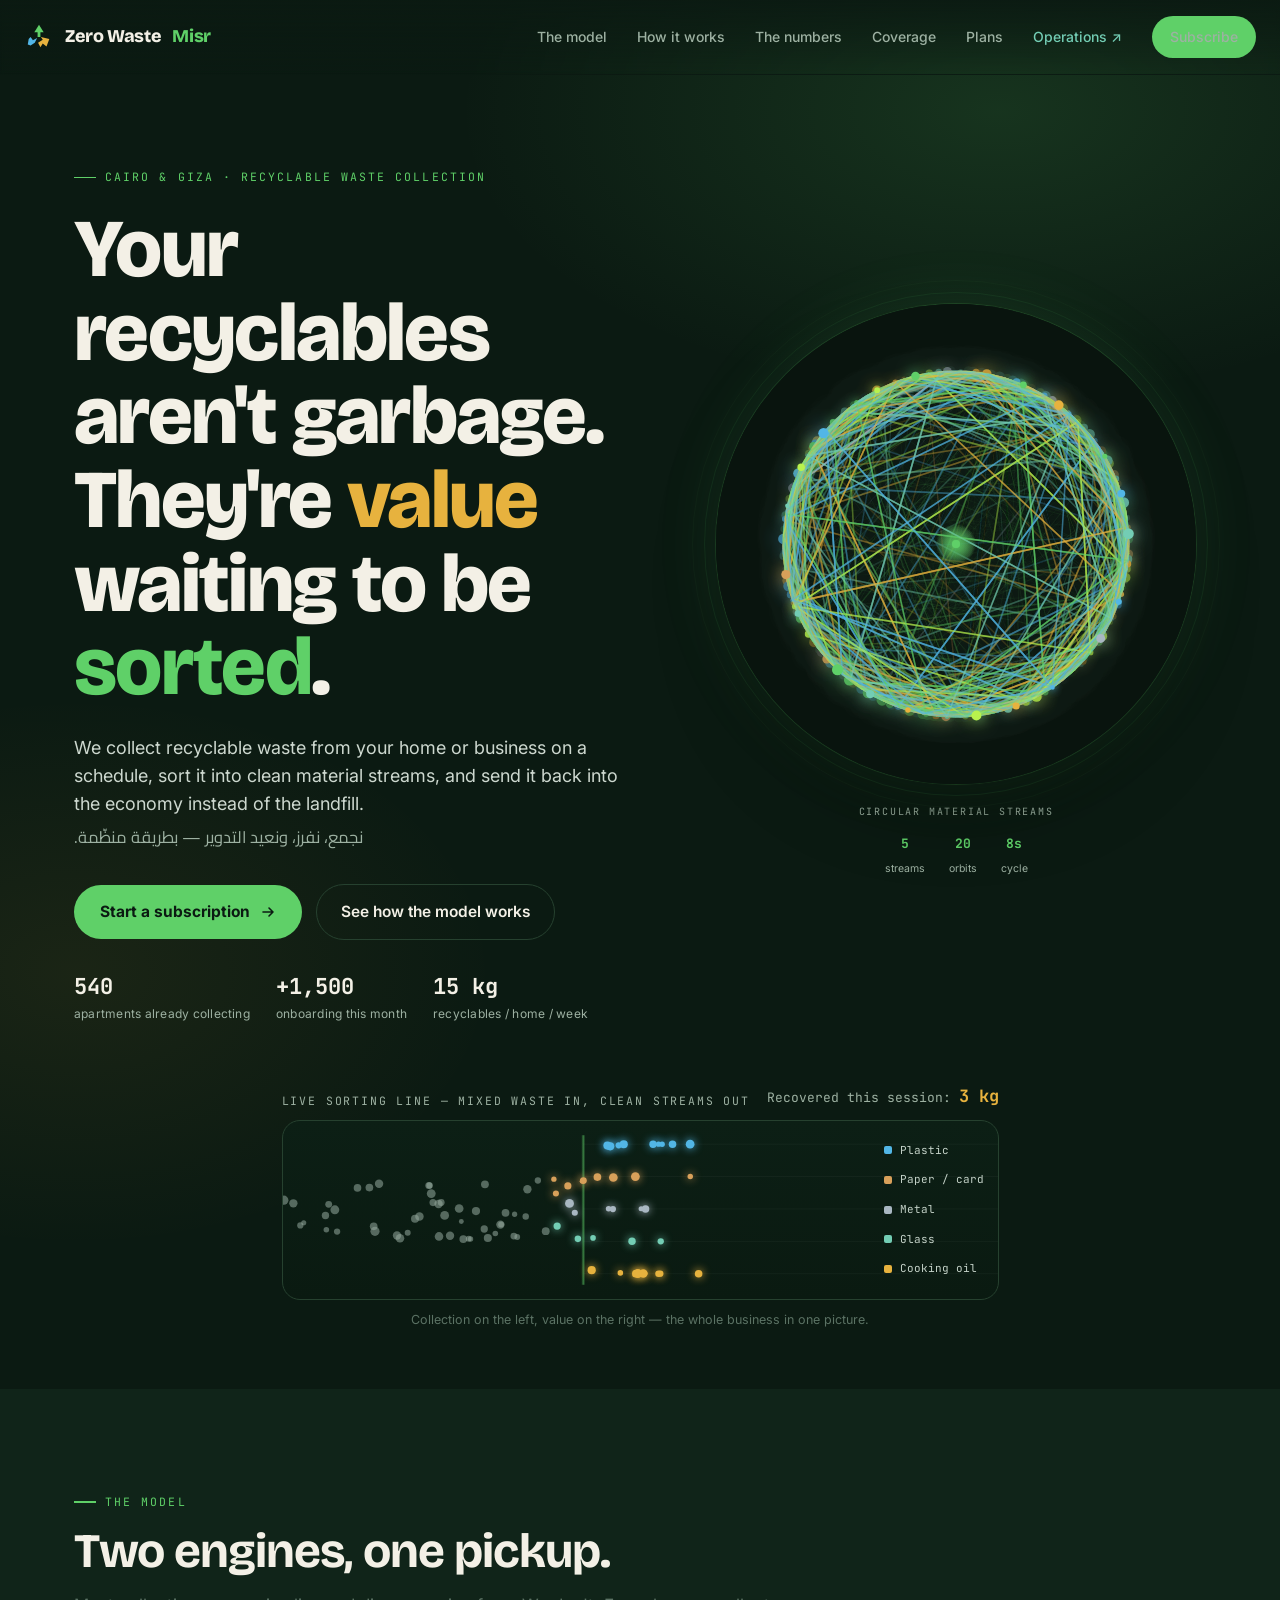
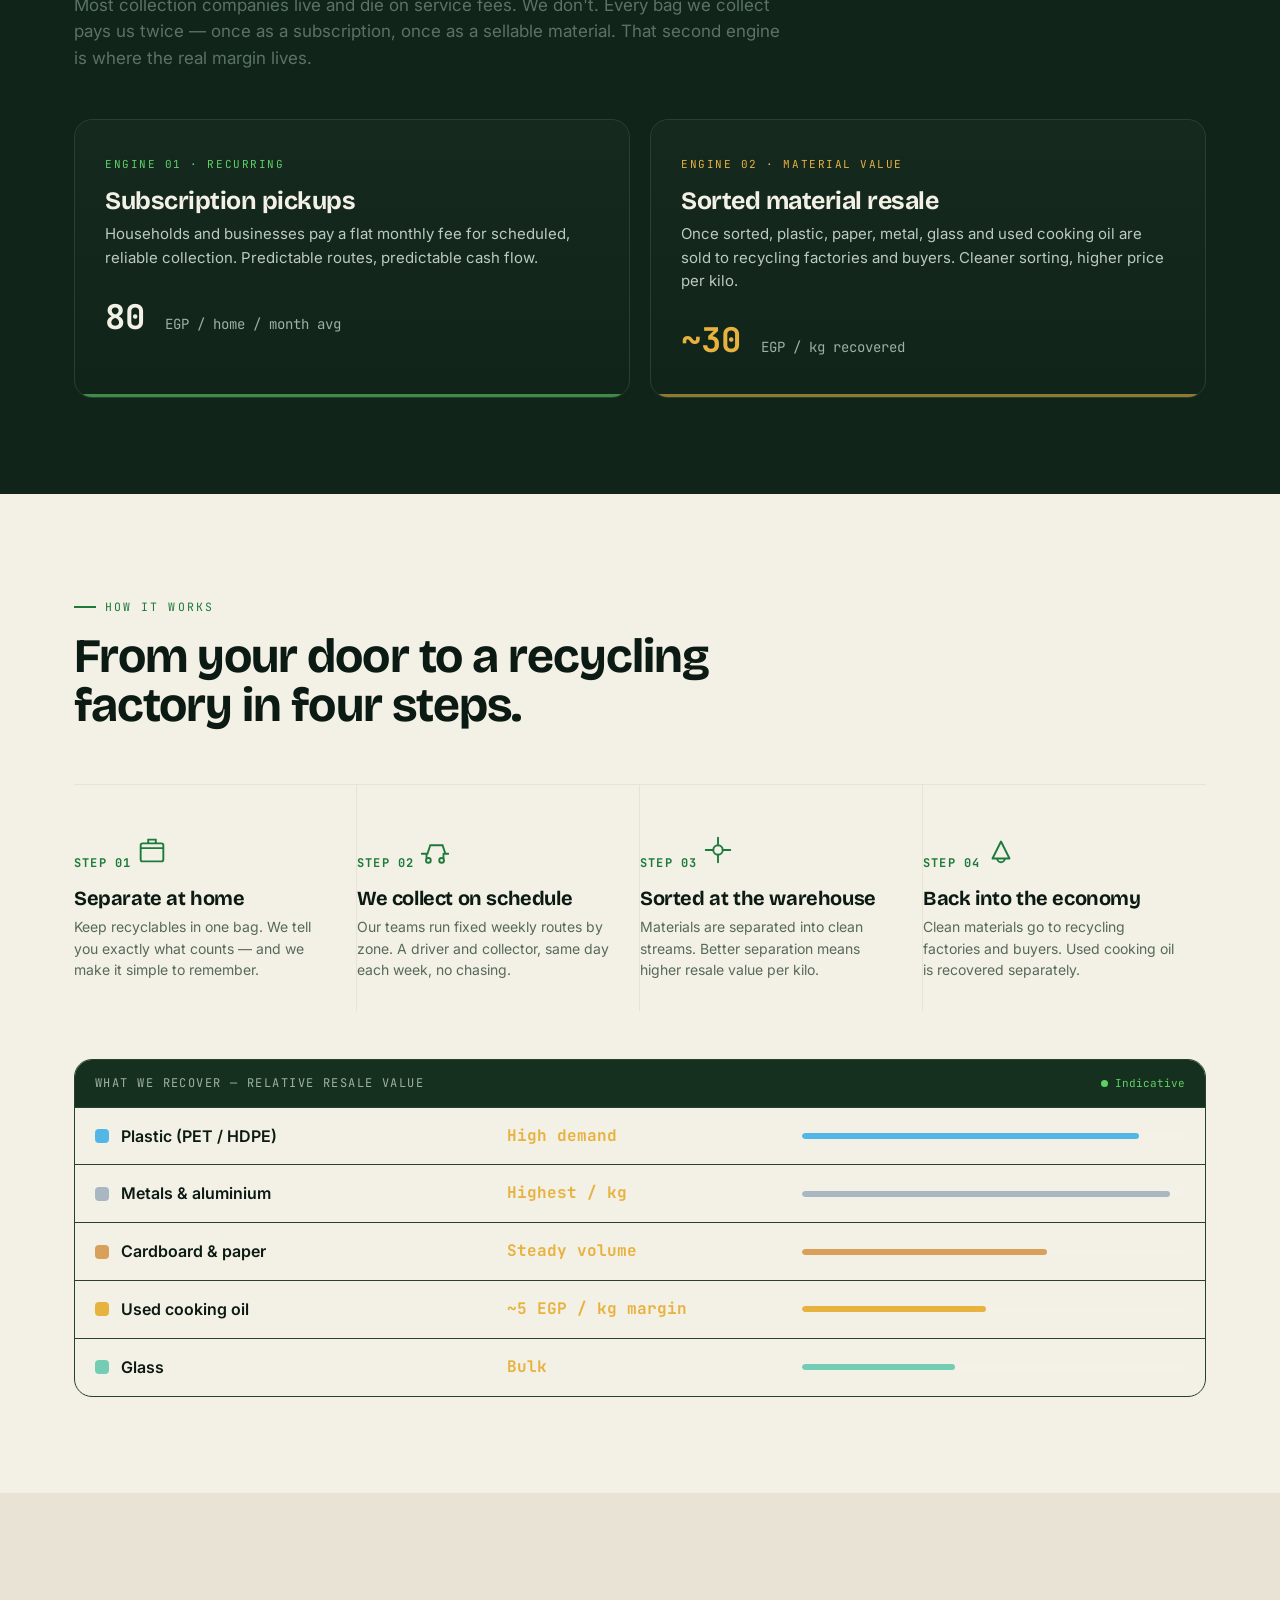
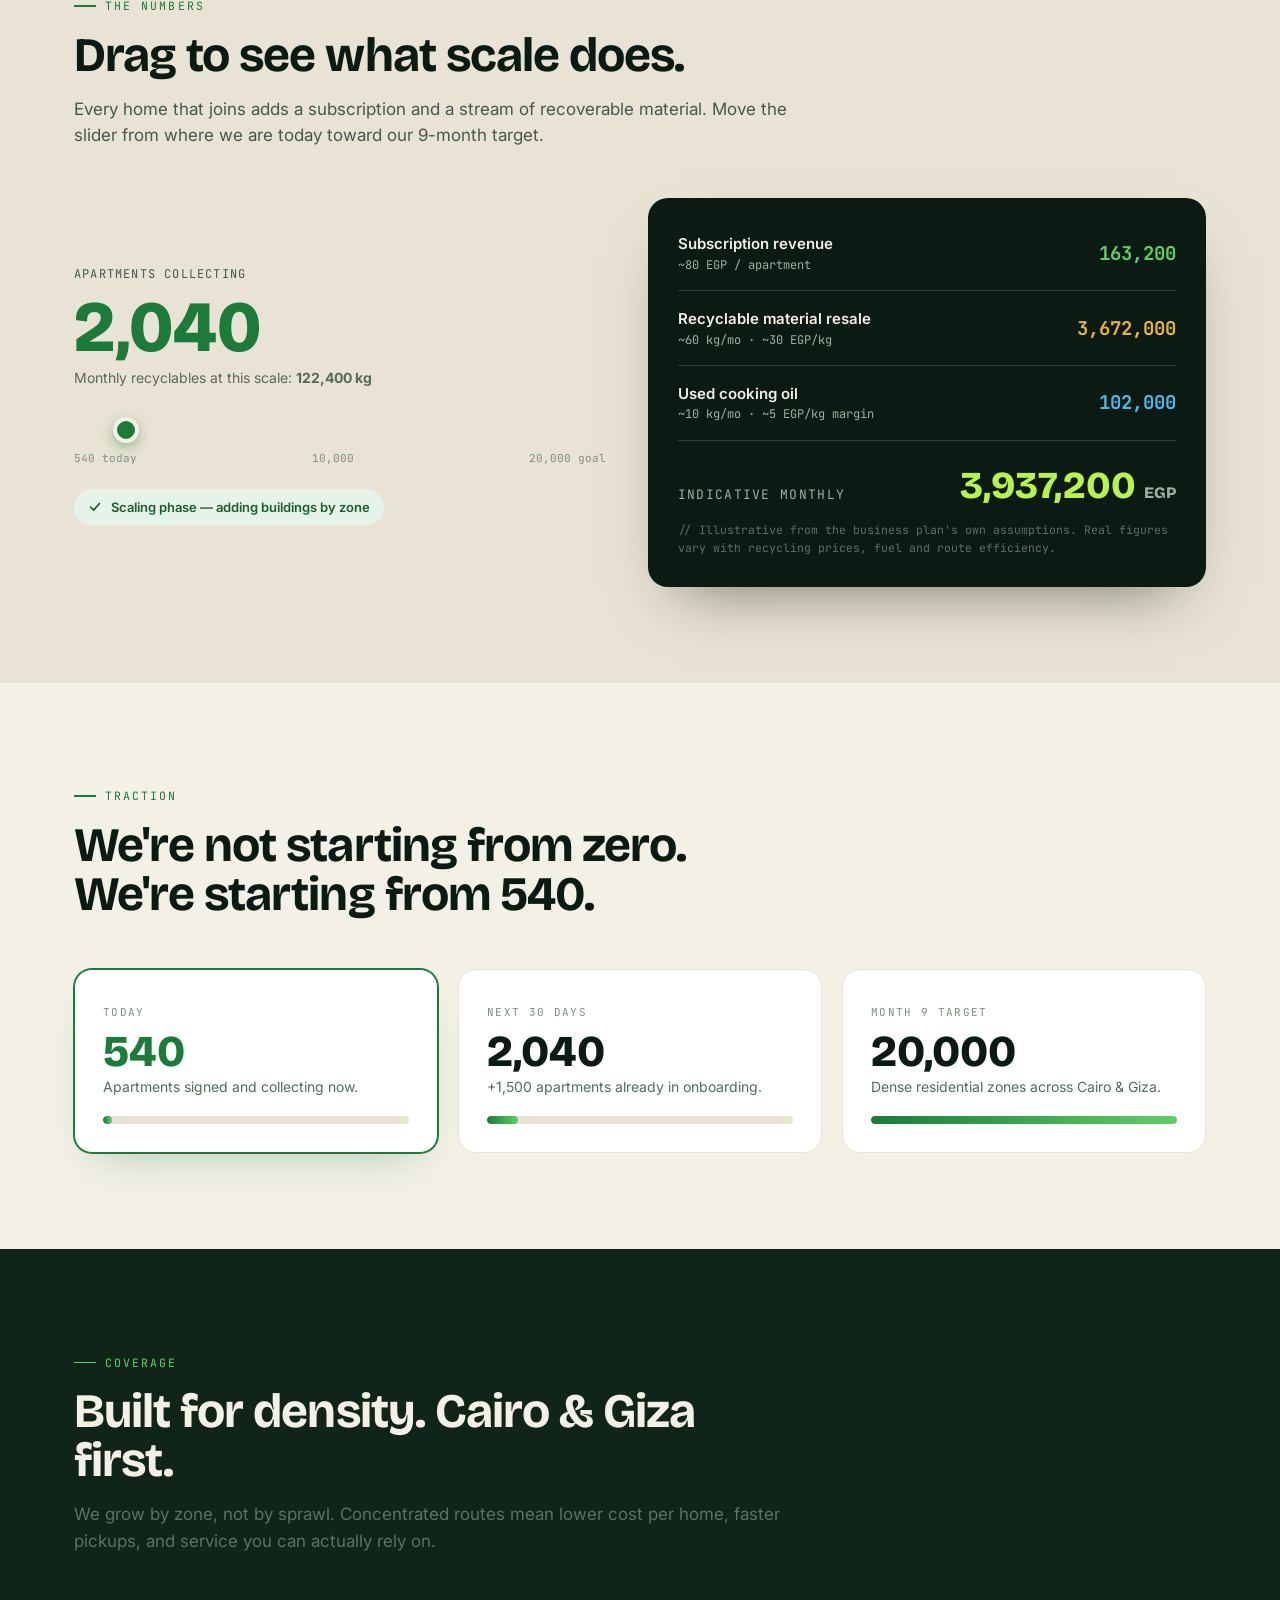
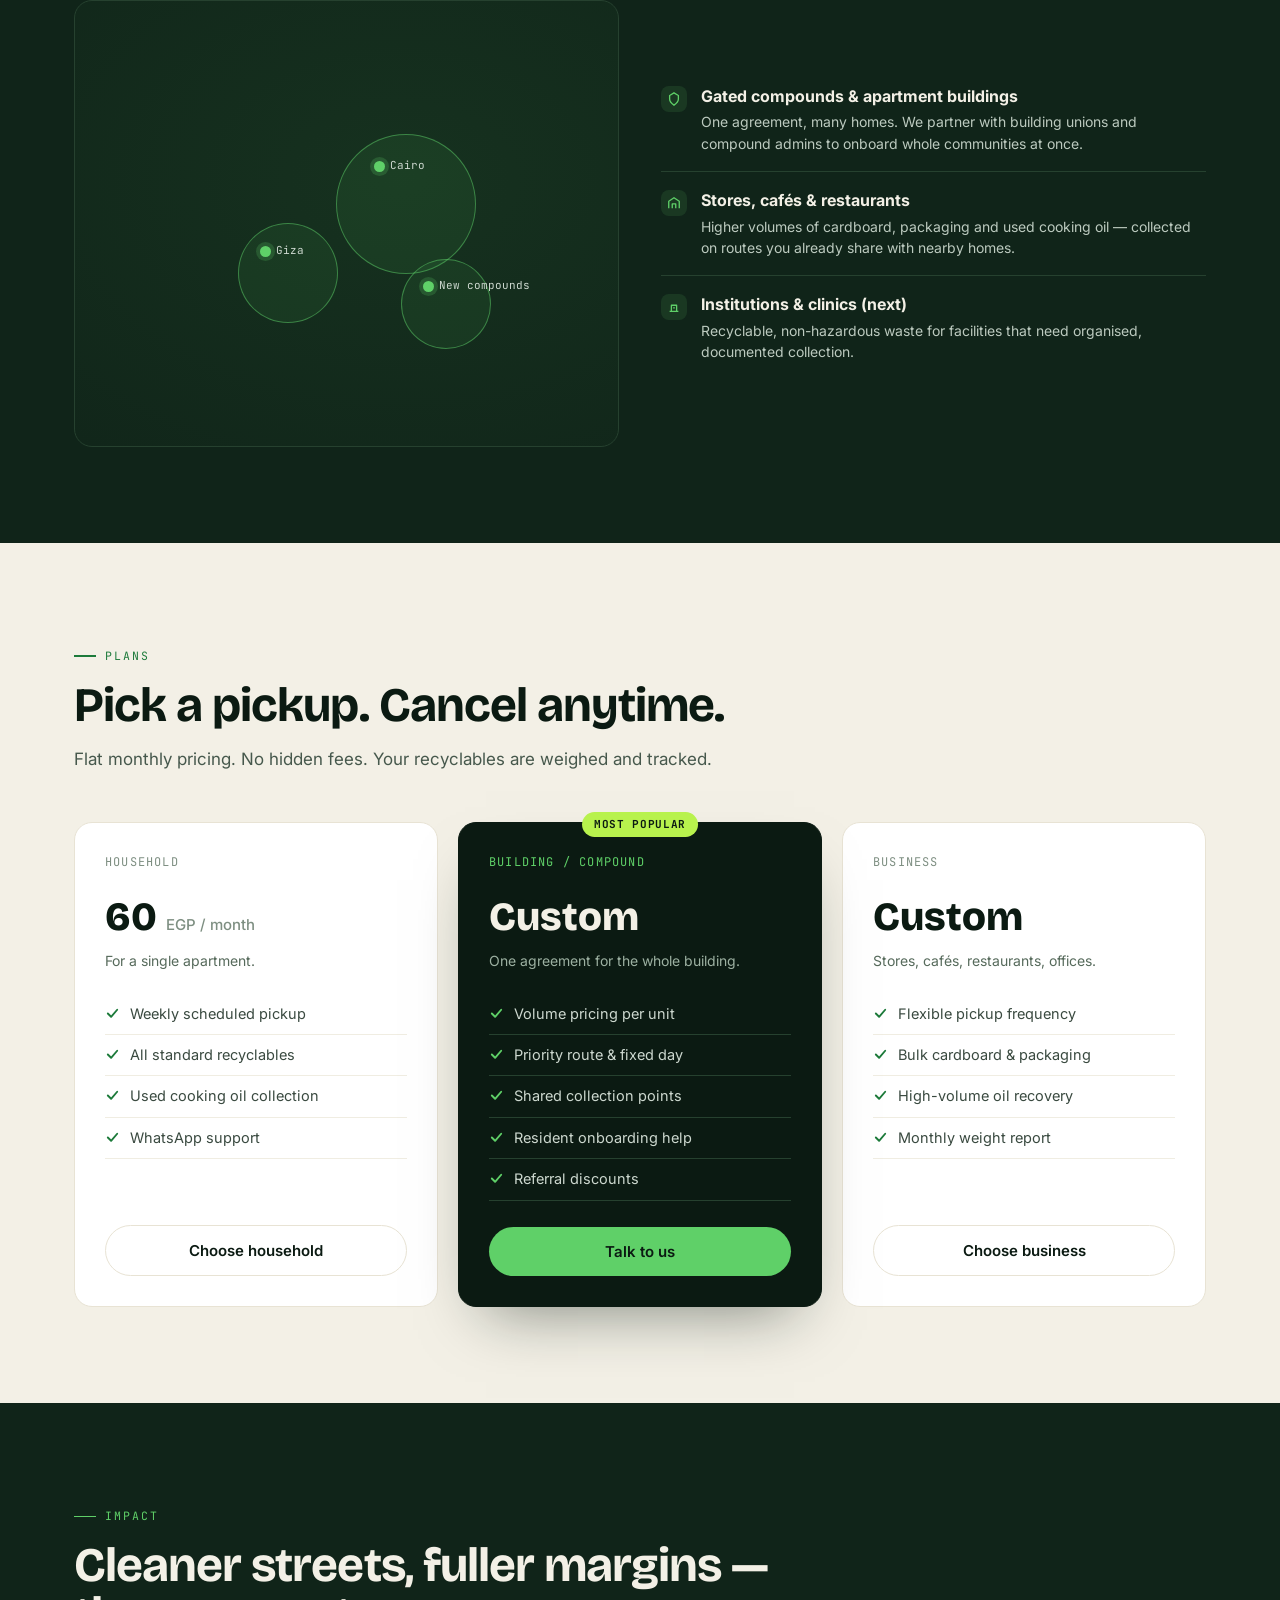
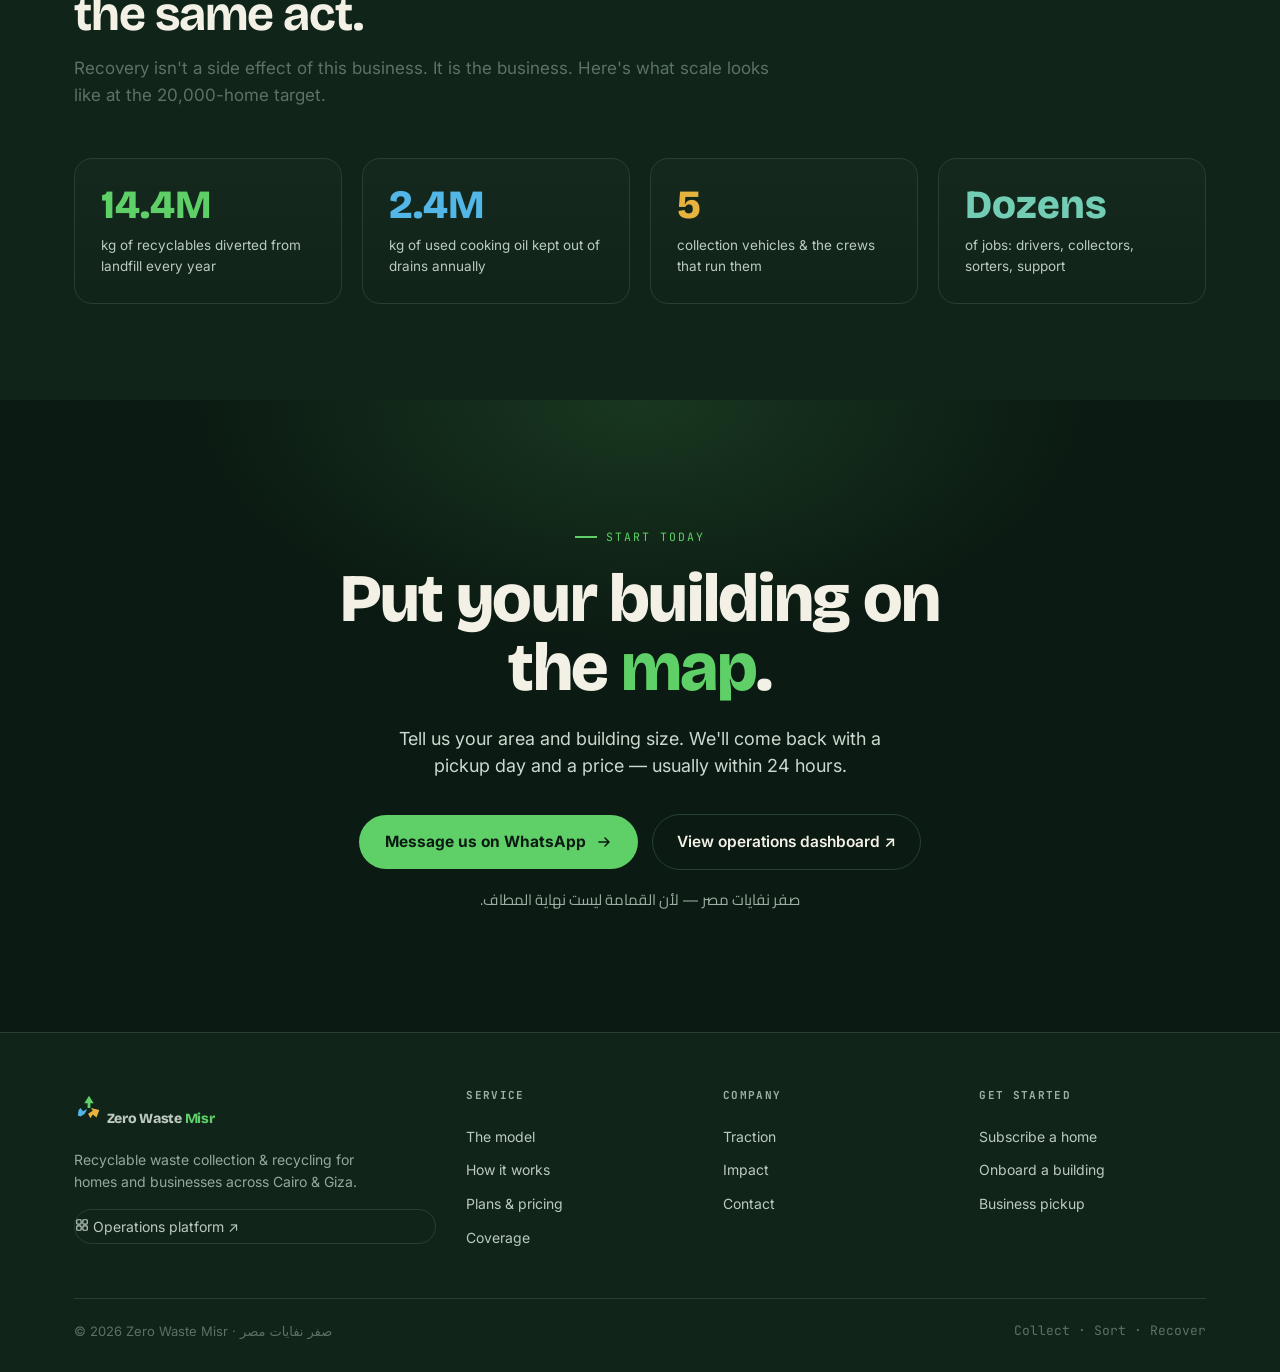
==== index.html @ 8b535f1c "Add Zero Waste Misr website with spiral interface and operations platform - index.html: Marketing si" ====
<!DOCTYPE html>
<html lang="en">
<head>
<meta charset="UTF-8" />
<meta name="viewport" content="width=device-width, initial-scale=1.0" />
<title>Zero Waste Misr — Recyclable waste, collected and turned to value</title>
<meta name="description" content="Zero Waste Misr collects recyclable waste from homes and businesses across Cairo & Giza, sorts it into clean material streams, and turns it into value. Scheduled pickups, real recycling." />
<link rel="preconnect" href="https://fonts.googleapis.com" />
<link rel="preconnect" href="https://fonts.gstatic.com" crossorigin />
<link href="https://fonts.googleapis.com/css2?family=Bricolage+Grotesque:opsz,wght@12..96,400;12..96,500;12..96,600;12..96,700;12..96,800&family=Inter:wght@400;500;600;700&family=JetBrains+Mono:wght@400;500;700&family=Cairo:wght@600;700;800&display=swap" rel="stylesheet" />
<style>
:root{
  --ink:#0B1A12;
  --ink-2:#102419;
  --ink-3:#16301f;
  --paper:#F3F0E6;
  --paper-2:#E8E3D4;
  --line:#26412f;
  --signal:#5FD068;
  --lime:#B8F24D;
  --amber:#E7B23E;
  --plastic:#52B6E6;
  --paper-mat:#D8A05A;
  --metal:#A9B7C2;
  --glass:#73CDB4;
  --oil:#E7B23E;
  --muted:#9DB1A2;
  --muted-dark:#5b7264;
  --maxw:1180px;
  --r:18px;
}
*{box-sizing:border-box;margin:0;padding:0}
html{scroll-behavior:smooth}
body{
  background:var(--ink);
  color:var(--paper);
  font-family:'Inter',system-ui,sans-serif;
  -webkit-font-smoothing:antialiased;
  overflow-x:hidden;
  line-height:1.55;
}
.wrap{max-width:var(--maxw);margin:0 auto;padding:0 24px}
h1,h2,h3,.disp{font-family:'Bricolage Grotesque','Inter',sans-serif;font-weight:700;line-height:1.02;letter-spacing:-0.02em}
.mono{font-family:'JetBrains Mono',monospace}
.ar{font-family:'Cairo',sans-serif;direction:rtl}
a{color:inherit;text-decoration:none}
img{max-width:100%}

/* eyebrow */
.eyebrow{
  display:inline-flex;align-items:center;gap:9px;
  font-family:'JetBrains Mono',monospace;
  font-size:11.5px;letter-spacing:0.18em;text-transform:uppercase;
  color:var(--signal);
}
.eyebrow::before{content:"";width:22px;height:1.5px;background:var(--signal);display:inline-block}

/* nav */
nav{
  position:fixed;top:0;left:0;right:0;z-index:60;
  display:flex;align-items:center;justify-content:space-between;
  padding:16px 24px;
  background:linear-gradient(180deg, rgba(11,26,18,0.92), rgba(11,26,18,0));
  backdrop-filter:blur(2px);
  transition:background .3s, padding .3s, border-color .3s;
  border-bottom:1px solid transparent;
}
nav.scrolled{background:rgba(9,21,15,0.94);backdrop-filter:blur(14px);padding:11px 24px;border-bottom:1px solid var(--line)}
.brand{display:flex;align-items:center;gap:11px;font-family:'Bricolage Grotesque';font-weight:800;font-size:18px;letter-spacing:-0.02em}
.mark{width:30px;height:30px;flex:none}
.nav-links{display:flex;gap:30px;align-items:center}
.nav-links a{font-size:14px;color:var(--muted);transition:color .2s;font-weight:500}
.nav-links a:hover{color:var(--paper)}
.nav-cta{
  background:var(--signal);color:var(--ink);padding:10px 18px;border-radius:100px;
  font-weight:600;font-size:14px;transition:transform .15s, box-shadow .2s;
  box-shadow:0 0 0 0 rgba(95,208,104,0);
}
.nav-cta:hover{transform:translateY(-1px);box-shadow:0 8px 26px -8px rgba(95,208,104,.6)}
.burger{display:none;flex-direction:column;gap:5px;cursor:pointer;padding:6px}
.burger span{width:24px;height:2px;background:var(--paper);border-radius:2px;transition:.3s}

/* hero */
.hero{position:relative;padding-top:80px;min-height:100svh;display:flex;flex-direction:column;justify-content:space-between;overflow:hidden}
.hero-glow{position:absolute;inset:0;pointer-events:none;
  background:radial-gradient(900px 480px at 78% 8%, rgba(95,208,104,.14), transparent 60%),
             radial-gradient(700px 460px at 6% 70%, rgba(231,178,62,.07), transparent 60%);}

/* hero split layout */
.hero-split{
  position:relative;z-index:2;
  display:grid;
  grid-template-columns:1fr 500px;
  gap:60px;
  align-items:center;
  padding-top:80px;
}
.hero-inner{}
.hero h1{
  font-size:clamp(38px,7vw,82px);
  font-weight:800;
  max-width:14ch;
  margin:22px 0 0;
}
.hero h1 .em{color:var(--signal)}
.hero h1 .amberword{color:var(--amber)}
.hero-sub{
  margin-top:24px;max-width:50ch;font-size:clamp(15px,1.8vw,18px);color:#cdd8cf;
}
.hero-sub .ar{display:inline-block;color:var(--muted);font-size:.92em;margin-top:6px}
.hero-actions{display:flex;gap:14px;margin-top:34px;flex-wrap:wrap;align-items:center}
.btn-primary{
  background:var(--signal);color:var(--ink);padding:15px 26px;border-radius:100px;
  font-weight:700;font-size:15.5px;display:inline-flex;align-items:center;gap:10px;
  transition:transform .15s, box-shadow .25s;border:none;cursor:pointer;
}
.btn-primary:hover{transform:translateY(-2px);box-shadow:0 16px 40px -12px rgba(95,208,104,.65)}
.btn-ghost{
  padding:15px 24px;border-radius:100px;border:1px solid var(--line);
  font-weight:600;font-size:15.5px;color:var(--paper);transition:.2s;display:inline-flex;align-items:center;gap:9px;cursor:pointer;background:transparent;
}
.btn-ghost:hover{border-color:var(--signal);background:rgba(95,208,104,.06)}
.hero-trust{display:flex;gap:26px;margin-top:30px;flex-wrap:wrap}
.hero-trust .t{display:flex;flex-direction:column}
.hero-trust .n{font-family:'JetBrains Mono';font-weight:700;font-size:22px;color:var(--paper)}
.hero-trust .l{font-size:12px;color:var(--muted);letter-spacing:.02em}

/* ===== SPIRAL INTERFACE ===== */
.spiral-side{
  position:relative;
  display:flex;
  flex-direction:column;
  align-items:center;
}
.spiral-frame{
  position:relative;
  width:100%;
  max-width:480px;
  aspect-ratio:1;
}
#spiralCanvas{
  width:100%;
  height:100%;
  display:block;
  border-radius:50%;
  background:radial-gradient(circle at 50% 50%, #102419 0%, #0B1A12 70%);
  box-shadow:
    0 0 0 1px rgba(95,208,104,.15),
    0 0 80px -20px rgba(95,208,104,.2),
    0 40px 80px -30px rgba(0,0,0,.6);
}
.spiral-ring-outer{
  position:absolute;
  inset:-12px;
  border-radius:50%;
  border:1px solid rgba(95,208,104,.08);
  animation:spiralPulse 4s ease-in-out infinite;
}
.spiral-ring-inner{
  position:absolute;
  inset:-24px;
  border-radius:50%;
  border:1px solid rgba(95,208,104,.04);
  animation:spiralPulse 4s ease-in-out infinite 1s;
}
@keyframes spiralPulse{
  0%,100%{opacity:.5;transform:scale(1)}
  50%{opacity:1;transform:scale(1.015)}
}
.spiral-label{
  font-family:'JetBrains Mono';font-size:10px;letter-spacing:.18em;text-transform:uppercase;
  color:var(--muted);margin-top:20px;text-align:center;
  display:flex;align-items:center;gap:10px;
}
.spiral-label::before,.spiral-label::after{
  content:"";flex:1;height:1px;background:linear-gradient(90deg,transparent,var(--line));
}
.spiral-label::after{
  background:linear-gradient(90deg,var(--line),transparent);
}
.spiral-stats{
  display:flex;gap:24px;margin-top:14px;
}
.spiral-stats .ss{
  text-align:center;
}
.spiral-stats .ss b{
  font-family:'JetBrains Mono';font-size:13px;color:var(--signal);display:block;
}
.spiral-stats .ss span{
  font-size:10.5px;color:var(--muted);
}
/* ============================= */

/* sorting line signature */
.sortwrap{position:relative;z-index:2;margin-top:60px}
.sort-head{display:flex;justify-content:space-between;align-items:flex-end;gap:16px;flex-wrap:wrap;margin-bottom:10px}
.sort-head .lab{font-family:'JetBrains Mono';font-size:11.5px;letter-spacing:.16em;text-transform:uppercase;color:var(--muted)}
.sort-total{font-family:'JetBrains Mono';font-size:13px;color:var(--muted)}
.sort-total b{color:var(--amber);font-size:17px}
.sortcanvas-shell{
  position:relative;width:100%;height:180px;border-radius:var(--r);overflow:hidden;
  border:1px solid var(--line);
  background:linear-gradient(180deg,#0c1f15,#0a1a11);
}
#sortCanvas{display:block;width:100%;height:100%}
.sort-legend{position:absolute;right:14px;top:0;bottom:0;display:flex;flex-direction:column;justify-content:center;gap:0;pointer-events:none}
.sort-legend .row{display:flex;align-items:center;gap:8px;height:16.6%;font-family:'JetBrains Mono';font-size:11px;color:#c4d2c8}
.sort-legend .dot{width:8px;height:8px;border-radius:2px}
.sort-cap{font-size:12.5px;color:var(--muted-dark);margin-top:10px;text-align:center}

/* generic section */
section{position:relative}
.band{background:var(--paper);color:var(--ink);}
.band-2{background:var(--ink-2)}
.sec{padding:96px 0}
.sec-head{max-width:720px}
.sec-head h2{font-size:clamp(28px,4.6vw,48px);margin-top:16px;font-weight:700}
.band .eyebrow{color:#1c7a3a}
.band .eyebrow::before{background:#1c7a3a}
.sec-head p{margin-top:16px;font-size:17px;color:var(--muted-dark)}
.band .sec-head p{color:#46584c}

/* problem / two streams */
.streams{display:grid;grid-template-columns:1fr 1fr;gap:20px;margin-top:48px}
.stream-card{
  border:1px solid var(--line);border-radius:var(--r);padding:30px;
  background:linear-gradient(180deg,rgba(255,255,255,.025),rgba(255,255,255,0));
  position:relative;overflow:hidden;
}
.stream-card .tag{font-family:'JetBrains Mono';font-size:11px;letter-spacing:.14em;text-transform:uppercase;color:var(--signal)}
.stream-card.s2 .tag{color:var(--amber)}
.stream-card h3{font-size:25px;margin:14px 0 8px}
.stream-card p{color:#bccabf;font-size:15px}
.stream-card .big{font-family:'JetBrains Mono';font-weight:700;font-size:34px;margin-top:22px;color:var(--paper)}
.stream-card .big .u{font-size:14px;color:var(--muted);font-weight:400}
.stream-card.s2 .big{color:var(--amber)}
.stream-card::after{content:"";position:absolute;left:0;bottom:0;height:3px;width:100%;background:var(--signal);opacity:.6}
.stream-card.s2::after{background:var(--amber)}

/* process */
.process{display:grid;grid-template-columns:repeat(4,1fr);gap:0;margin-top:54px;border-top:1px solid var(--paper-2)}
.step{padding:30px 26px 30px 0;border-right:1px solid var(--paper-2);position:relative}
.step:last-child{border-right:none}
.step .num{font-family:'JetBrains Mono';font-size:12px;color:#1c7a3a;font-weight:700;letter-spacing:.1em}
.step h3{font-size:20px;margin:14px 0 8px;color:var(--ink)}
.step p{font-size:14px;color:#566a5b}
.step .ic{width:34px;height:34px;margin-top:18px}

/* material value board */
.board{margin-top:48px;border:1px solid var(--line);border-radius:var(--r);overflow:hidden}
.board-top{display:flex;justify-content:space-between;align-items:center;padding:14px 20px;border-bottom:1px solid var(--line);background:var(--ink-3)}
.board-top .t{font-family:'JetBrains Mono';font-size:12px;letter-spacing:.12em;text-transform:uppercase;color:var(--muted)}
.live{display:inline-flex;align-items:center;gap:7px;font-family:'JetBrains Mono';font-size:11px;color:var(--signal)}
.live .pulse{width:7px;height:7px;border-radius:50%;background:var(--signal);box-shadow:0 0 0 0 rgba(95,208,104,.7);animation:pulse 2s infinite}
@keyframes pulse{0%{box-shadow:0 0 0 0 rgba(95,208,104,.6)}70%{box-shadow:0 0 0 9px rgba(95,208,104,0)}100%{box-shadow:0 0 0 0 rgba(95,208,104,0)}}
.board-row{display:grid;grid-template-columns:1.4fr 1fr 1.3fr;padding:16px 20px;border-bottom:1px solid var(--line);align-items:center;transition:background .2s}
.board-row:last-child{border-bottom:none}
.board-row:hover{background:rgba(255,255,255,.02)}
.board-row .m{display:flex;align-items:center;gap:12px;font-weight:600}
.board-row .swatch{width:14px;height:14px;border-radius:4px}
.board-row .val{font-family:'JetBrains Mono';color:var(--amber);font-weight:700}
.board-row .bar{height:6px;border-radius:4px;background:rgba(255,255,255,.08);overflow:hidden}
.board-row .bar i{display:block;height:100%;border-radius:4px}

/* calculator */
.calc{display:grid;grid-template-columns:1fr 1.05fr;gap:42px;margin-top:50px;align-items:center}
.calc-controls .label{font-family:'JetBrains Mono';font-size:12px;letter-spacing:.1em;text-transform:uppercase;color:#46584c}
.calc-controls .countbig{font-family:'Bricolage Grotesque';font-weight:800;font-size:clamp(44px,7vw,72px);color:var(--ink);line-height:1;margin:6px 0 4px}
.calc-controls .countbig span{color:#1c7a3a}
.calc-controls .sub{color:#566a5b;font-size:14px;margin-bottom:26px}
input[type=range]{-webkit-appearance:none;width:100%;height:6px;border-radius:6px;background:var(--paper-2);outline:none;cursor:pointer}
input[type=range]::-webkit-slider-thumb{-webkit-appearance:none;width:26px;height:26px;border-radius:50%;background:#1c7a3a;border:4px solid var(--paper);box-shadow:0 4px 14px -2px rgba(28,122,58,.6);cursor:pointer;transition:transform .12s}
input[type=range]::-webkit-slider-thumb:hover{transform:scale(1.12)}
input[type=range]::-moz-range-thumb{width:22px;height:22px;border-radius:50%;background:#1c7a3a;border:4px solid var(--paper);cursor:pointer}
.range-ticks{display:flex;justify-content:space-between;margin-top:10px;font-family:'JetBrains Mono';font-size:11px;color:#7e8f82}
.milestone{margin-top:22px;display:inline-flex;align-items:center;gap:9px;font-size:13px;background:#e6f3e9;color:#1c5e30;padding:8px 14px;border-radius:100px;font-weight:600}
.calc-out{background:var(--ink);border-radius:20px;padding:30px;color:var(--paper);box-shadow:0 30px 60px -30px rgba(0,0,0,.5)}
.calc-out .ro{display:flex;justify-content:space-between;align-items:center;padding:16px 0;border-bottom:1px solid var(--line)}
.calc-out .ro:first-of-type{padding-top:4px}
.calc-out .ro .k{display:flex;flex-direction:column}
.calc-out .ro .k b{font-weight:600;font-size:15px}
.calc-out .ro .k small{color:var(--muted);font-size:12px;font-family:'JetBrains Mono'}
.calc-out .ro .v{font-family:'JetBrains Mono';font-weight:700;font-size:19px}
.calc-out .v.green{color:var(--signal)}
.calc-out .v.amber{color:var(--amber)}
.calc-out .v.plastic{color:var(--plastic)}
.calc-out .total{display:flex;justify-content:space-between;align-items:flex-end;padding-top:20px;margin-top:6px}
.calc-out .total .k{font-size:13px;color:var(--muted);font-family:'JetBrains Mono';text-transform:uppercase;letter-spacing:.1em}
.calc-out .total .v{font-family:'Bricolage Grotesque';font-weight:800;font-size:38px;color:var(--lime);line-height:1}
.calc-note{font-size:11.5px;color:var(--muted-dark);margin-top:16px;font-family:'JetBrains Mono'}

/* traction timeline */
.traction{display:grid;grid-template-columns:repeat(3,1fr);gap:20px;margin-top:50px}
.tcard{border:1px solid var(--paper-2);border-radius:var(--r);padding:28px;background:#fff;position:relative}
.tcard .ph{font-family:'JetBrains Mono';font-size:11px;letter-spacing:.12em;text-transform:uppercase;color:#7e8f82}
.tcard .n{font-family:'Bricolage Grotesque';font-weight:800;font-size:44px;color:var(--ink);margin:8px 0 2px;line-height:1}
.tcard .d{font-size:14px;color:#566a5b}
.tcard.now{border-color:#1c7a3a;box-shadow:0 0 0 1px #1c7a3a, 0 20px 40px -24px rgba(28,122,58,.4)}
.tcard.now .n{color:#1c7a3a}
.tbar{height:8px;border-radius:6px;background:var(--paper-2);margin-top:18px;overflow:hidden}
.tbar i{display:block;height:100%;background:linear-gradient(90deg,#1c7a3a,#5FD068);border-radius:6px}

/* coverage */
.cover{display:grid;grid-template-columns:1fr 1fr;gap:42px;align-items:center;margin-top:46px}
.mapbox{aspect-ratio:1/0.82;border:1px solid var(--line);border-radius:var(--r);position:relative;overflow:hidden;background:radial-gradient(600px 400px at 60% 40%,rgba(95,208,104,.08),transparent),var(--ink-2)}
.zone{position:absolute;border-radius:50%;border:1px solid rgba(95,208,104,.5);background:rgba(95,208,104,.08);animation:breathe 4s ease-in-out infinite}
@keyframes breathe{0%,100%{transform:scale(1);opacity:.7}50%{transform:scale(1.06);opacity:1}}
.pin{position:absolute;width:11px;height:11px;border-radius:50%;background:var(--signal);box-shadow:0 0 0 4px rgba(95,208,104,.2)}
.pin .nm{position:absolute;left:16px;top:-4px;white-space:nowrap;font-family:'JetBrains Mono';font-size:11px;color:#cdd8cf}
.cover-list{list-style:none}
.cover-list li{display:flex;gap:14px;padding:16px 0;border-bottom:1px solid var(--line);align-items:flex-start}
.cover-list li:last-child{border:none}
.cover-list .ci{flex:none;width:26px;height:26px;border-radius:8px;background:rgba(95,208,104,.12);display:flex;align-items:center;justify-content:center;color:var(--signal);margin-top:2px}
.cover-list h4{font-size:16px;margin-bottom:3px}
.cover-list p{font-size:14px;color:#bccabf}

/* plans */
.plans{display:grid;grid-template-columns:repeat(3,1fr);gap:20px;margin-top:50px}
.plan{border:1px solid var(--paper-2);border-radius:var(--r);padding:30px;background:#fff;display:flex;flex-direction:column}
.plan.feat{background:var(--ink);color:var(--paper);border-color:var(--ink);transform:translateY(-8px);box-shadow:0 30px 60px -28px rgba(11,26,18,.5)}
.plan .pname{font-family:'JetBrains Mono';font-size:12px;letter-spacing:.1em;text-transform:uppercase;color:#7e8f82}
.plan.feat .pname{color:var(--signal)}
.plan .price{font-family:'Bricolage Grotesque';font-weight:800;font-size:40px;margin:14px 0 2px;color:var(--ink)}
.plan.feat .price{color:var(--paper)}
.plan .price small{font-size:15px;font-weight:500;color:#7e8f82;font-family:'Inter'}
.plan .pfor{font-size:14px;color:#566a5b;margin-bottom:22px}
.plan.feat .pfor{color:var(--muted)}
.plan ul{list-style:none;margin:0 0 26px;flex:1}
.plan li{display:flex;gap:10px;padding:9px 0;font-size:14.5px;color:#3a4a40;border-bottom:1px solid #f0ede2}
.plan.feat li{color:#cdd8cf;border-color:var(--line)}
.plan li svg{flex:none;margin-top:3px;color:#1c7a3a}
.plan.feat li svg{color:var(--signal)}
.plan .pbtn{text-align:center;padding:13px;border-radius:100px;font-weight:600;font-size:15px;transition:.2s;cursor:pointer;border:1px solid var(--paper-2);color:var(--ink)}
.plan .pbtn:hover{border-color:#1c7a3a;background:#f3faf5}
.plan.feat .pbtn{background:var(--signal);color:var(--ink);border:none}
.plan.feat .pbtn:hover{transform:translateY(-2px);box-shadow:0 14px 30px -10px rgba(95,208,104,.6)}
.badge{position:absolute;top:-11px;left:50%;transform:translateX(-50%);background:var(--lime);color:var(--ink);font-size:11px;font-weight:700;font-family:'JetBrains Mono';padding:4px 12px;border-radius:100px;letter-spacing:.06em}
.plan.feat{position:relative}

/* impact */
.impact{display:grid;grid-template-columns:repeat(4,1fr);gap:20px;margin-top:50px}
.icard{border:1px solid var(--line);border-radius:var(--r);padding:26px;background:linear-gradient(180deg,rgba(255,255,255,.02),transparent)}
.icard .iv{font-family:'Bricolage Grotesque';font-weight:800;font-size:clamp(30px,4vw,40px);line-height:1}
.icard.c1 .iv{color:var(--signal)}.icard.c2 .iv{color:var(--plastic)}.icard.c3 .iv{color:var(--amber)}.icard.c4 .iv{color:var(--glass)}
.icard .il{font-size:13.5px;color:#bccabf;margin-top:10px}

/* cta */
.finale{padding:120px 0;text-align:center;position:relative;overflow:hidden}
.finale::before{content:"";position:absolute;inset:0;background:radial-gradient(700px 380px at 50% 0%,rgba(95,208,104,.16),transparent 65%)}
.finale h2{font-size:clamp(34px,6vw,68px);position:relative;max-width:16ch;margin:18px auto 0;font-weight:800}
.finale h2 .em{color:var(--signal)}
.finale p{position:relative;color:#cdd8cf;font-size:18px;max-width:44ch;margin:22px auto 0}
.finale .hero-actions{justify-content:center;position:relative}
.finale .ar{display:block;margin-top:18px;color:var(--muted);font-size:15px;position:relative}

/* footer */
footer{background:var(--ink-2);border-top:1px solid var(--line);padding:54px 0 30px}
.foot-grid{display:grid;grid-template-columns:1.6fr 1fr 1fr 1fr;gap:30px}
.foot-grid h5{font-family:'JetBrains Mono';font-size:11px;letter-spacing:.12em;text-transform:uppercase;color:var(--muted);margin-bottom:16px}
.foot-grid a{display:block;color:#bccabf;font-size:14px;padding:6px 0;transition:color .2s}
.foot-grid a:hover{color:var(--signal)}
.foot-brand p{color:#94a89b;font-size:14px;max-width:34ch;margin-top:14px}
.foot-bottom{display:flex;justify-content:space-between;align-items:center;margin-top:44px;padding-top:22px;border-top:1px solid var(--line);font-size:13px;color:var(--muted-dark);flex-wrap:wrap;gap:10px}
.foot-platform-link{
  display:inline-flex;align-items:center;gap:8px;
  padding:8px 16px;border-radius:100px;
  border:1px solid var(--line);
  color:var(--muted);font-size:13px;
  transition:.2s;
}
.foot-platform-link:hover{border-color:var(--signal);color:var(--signal)}

/* reveal */
.reveal{opacity:0;transform:translateY(22px);transition:opacity .7s cubic-bezier(.2,.7,.2,1),transform .7s cubic-bezier(.2,.7,.2,1)}
.reveal.in{opacity:1;transform:none}

/* responsive */
@media(max-width:1100px){
  .hero-split{grid-template-columns:1fr 400px;gap:40px}
}
@media(max-width:900px){
  .nav-links{position:fixed;inset:0 0 0 auto;width:78%;max-width:320px;background:var(--ink-2);flex-direction:column;justify-content:center;gap:26px;transform:translateX(100%);transition:transform .35s;border-left:1px solid var(--line);padding:40px}
  .nav-links.open{transform:none}
  .nav-links a{font-size:18px}
  .burger{display:flex}
  .hero-split{grid-template-columns:1fr}
  .spiral-side{display:none}
  .streams,.calc,.cover{grid-template-columns:1fr}
  .process{grid-template-columns:1fr 1fr}
  .step{border-right:none;border-bottom:1px solid var(--paper-2)}
  .traction,.plans{grid-template-columns:1fr}
  .plan.feat{transform:none}
  .impact{grid-template-columns:1fr 1fr}
  .foot-grid{grid-template-columns:1fr 1fr}
  .board-row{grid-template-columns:1.2fr 1fr;}
  .board-row .bar{display:none}
}
@media(max-width:520px){
  .process{grid-template-columns:1fr}
  .impact{grid-template-columns:1fr}
  .foot-grid{grid-template-columns:1fr}
}
@media(prefers-reduced-motion:reduce){
  *{animation:none!important;transition:none!important}
  .reveal{opacity:1;transform:none}
}
</style>
</head>
<body>

<!-- NAV -->
<nav id="nav">
  <a href="#top" class="brand">
    <svg class="mark" viewBox="0 0 32 32" fill="none">
      <path d="M16 3 L21 11 L17.5 11 L17.5 16 L14.5 16 L14.5 11 L11 11 Z" fill="#5FD068"/>
      <path d="M27 18 L24 26 L20 23 L17.5 27 L15 22 L20 19 L18 16 Z" fill="#E7B23E"/>
      <path d="M5 18 L7 16 L9.5 19.5 L14 17 L11.5 22 L7 25 L4 24 Z" fill="#52B6E6"/>
    </svg>
    Zero Waste <span style="color:var(--signal)">Misr</span>
  </a>
  <div class="nav-links" id="navlinks">
    <a href="#model">The model</a>
    <a href="#process">How it works</a>
    <a href="#calculator">The numbers</a>
    <a href="#coverage">Coverage</a>
    <a href="#plans">Plans</a>
    <a href="platform.html" style="color:var(--glass)">Operations ↗</a>
    <a href="#subscribe" class="nav-cta">Subscribe</a>
  </div>
  <div class="burger" id="burger"><span></span><span></span><span></span></div>
</nav>

<!-- HERO -->
<header class="hero" id="top">
  <div class="hero-glow"></div>

  <div class="wrap hero-split">
    <!-- LEFT: hero content -->
    <div class="hero-inner">
      <span class="eyebrow">Cairo &amp; Giza · Recyclable waste collection</span>
      <h1>Your recyclables aren't garbage. They're <span class="amberword">value</span> waiting to be <span class="em">sorted</span>.</h1>
      <p class="hero-sub">
        We collect recyclable waste from your home or business on a schedule, sort it into clean material streams, and send it back into the economy instead of the landfill.
        <span class="ar">نجمع، نفرز، ونعيد التدوير — بطريقة منظّمة.</span>
      </p>
      <div class="hero-actions">
        <a href="#subscribe" class="btn-primary">Start a subscription
          <svg width="16" height="16" viewBox="0 0 16 16" fill="none"><path d="M3 8h10M9 4l4 4-4 4" stroke="currentColor" stroke-width="1.6" stroke-linecap="round" stroke-linejoin="round"/></svg>
        </a>
        <a href="#model" class="btn-ghost">See how the model works</a>
      </div>
      <div class="hero-trust">
        <div class="t"><span class="n">540</span><span class="l">apartments already collecting</span></div>
        <div class="t"><span class="n">+1,500</span><span class="l">onboarding this month</span></div>
        <div class="t"><span class="n">15 kg</span><span class="l">recyclables / home / week</span></div>
      </div>
    </div>

    <!-- RIGHT: SPIRAL INTERFACE -->
    <div class="spiral-side">
      <div class="spiral-frame">
        <canvas id="spiralCanvas"></canvas>
        <div class="spiral-ring-outer"></div>
        <div class="spiral-ring-inner"></div>
      </div>
      <div class="spiral-label">Circular material streams</div>
      <div class="spiral-stats">
        <div class="ss"><b id="spiralStreams">5</b><span>streams</span></div>
        <div class="ss"><b id="spiralDots">20</b><span>orbits</span></div>
        <div class="ss"><b id="spiralCycle">8s</b><span>cycle</span></div>
      </div>
    </div>
  </div>

  <!-- SIGNATURE: SORTING LINE -->
  <div class="wrap sortwrap">
    <div class="sort-head">
      <span class="lab">Live sorting line — mixed waste in, clean streams out</span>
      <span class="sort-total">Recovered this session: <b id="sortTotal">0 kg</b></span>
    </div>
    <div class="sortcanvas-shell">
      <canvas id="sortCanvas"></canvas>
      <div class="sort-legend">
        <div class="row"><span class="dot" style="background:var(--plastic)"></span>Plastic</div>
        <div class="row"><span class="dot" style="background:var(--paper-mat)"></span>Paper / card</div>
        <div class="row"><span class="dot" style="background:var(--metal)"></span>Metal</div>
        <div class="row"><span class="dot" style="background:var(--glass)"></span>Glass</div>
        <div class="row"><span class="dot" style="background:var(--oil)"></span>Cooking oil</div>
      </div>
    </div>
    <p class="sort-cap">Collection on the left, value on the right — the whole business in one picture.</p>
  </div>
  <div style="height:60px"></div>
</header>

<!-- THE MODEL -->
<section class="band-2 sec" id="model">
  <div class="wrap">
    <div class="sec-head reveal">
      <span class="eyebrow">The model</span>
      <h2>Two engines, one pickup.</h2>
      <p>Most collection companies live and die on service fees. We don't. Every bag we collect pays us twice — once as a subscription, once as a sellable material. That second engine is where the real margin lives.</p>
    </div>
    <div class="streams">
      <div class="stream-card reveal">
        <span class="tag">Engine 01 · Recurring</span>
        <h3>Subscription pickups</h3>
        <p>Households and businesses pay a flat monthly fee for scheduled, reliable collection. Predictable routes, predictable cash flow.</p>
        <div class="big">80 <span class="u">EGP / home / month avg</span></div>
      </div>
      <div class="stream-card s2 reveal">
        <span class="tag">Engine 02 · Material value</span>
        <h3>Sorted material resale</h3>
        <p>Once sorted, plastic, paper, metal, glass and used cooking oil are sold to recycling factories and buyers. Cleaner sorting, higher price per kilo.</p>
        <div class="big">~30 <span class="u">EGP / kg recovered</span></div>
      </div>
    </div>
  </div>
</section>

<!-- PROCESS -->
<section class="band sec" id="process">
  <div class="wrap">
    <div class="sec-head reveal">
      <span class="eyebrow">How it works</span>
      <h2>From your door to a recycling factory in four steps.</h2>
    </div>
    <div class="process">
      <div class="step reveal">
        <span class="num">STEP 01</span>
        <svg class="ic" viewBox="0 0 36 36" fill="none"><rect x="6" y="11" width="24" height="19" rx="2" stroke="#1c7a3a" stroke-width="2"/><path d="M6 16h24M14 11V7h8v4" stroke="#1c7a3a" stroke-width="2"/></svg>
        <h3>Separate at home</h3>
        <p>Keep recyclables in one bag. We tell you exactly what counts — and we make it simple to remember.</p>
      </div>
      <div class="step reveal">
        <span class="num">STEP 02</span>
        <svg class="ic" viewBox="0 0 36 36" fill="none"><path d="M4 22h6l3-9h13l3 9h3M9 22v4M27 22v4" stroke="#1c7a3a" stroke-width="2" stroke-linecap="round"/><circle cx="11" cy="29" r="2.5" stroke="#1c7a3a" stroke-width="2"/><circle cx="25" cy="29" r="2.5" stroke="#1c7a3a" stroke-width="2"/></svg>
        <h3>We collect on schedule</h3>
        <p>Our teams run fixed weekly routes by zone. A driver and collector, same day each week, no chasing.</p>
      </div>
      <div class="step reveal">
        <span class="num">STEP 03</span>
        <svg class="ic" viewBox="0 0 36 36" fill="none"><path d="M18 5v8M18 31v-8M5 18h8M31 18h-8" stroke="#1c7a3a" stroke-width="2" stroke-linecap="round"/><circle cx="18" cy="18" r="5" stroke="#1c7a3a" stroke-width="2"/></svg>
        <h3>Sorted at the warehouse</h3>
        <p>Materials are separated into clean streams. Better separation means higher resale value per kilo.</p>
      </div>
      <div class="step reveal">
        <span class="num">STEP 04</span>
        <svg class="ic" viewBox="0 0 36 36" fill="none"><path d="M9 27 18 9l9 18z" stroke="#1c7a3a" stroke-width="2" stroke-linejoin="round"/><path d="M14 27a4 4 0 0 0 8 0" stroke="#1c7a3a" stroke-width="2"/></svg>
        <h3>Back into the economy</h3>
        <p>Clean materials go to recycling factories and buyers. Used cooking oil is recovered separately.</p>
      </div>
    </div>

    <!-- MATERIAL VALUE BOARD -->
    <div class="board reveal">
      <div class="board-top">
        <span class="t">What we recover — relative resale value</span>
        <span class="live"><span class="pulse"></span>Indicative</span>
      </div>
      <div class="board-row">
        <div class="m"><span class="swatch" style="background:var(--plastic)"></span>Plastic (PET / HDPE)</div>
        <div class="val">High demand</div>
        <div class="bar"><i style="width:88%;background:var(--plastic)"></i></div>
      </div>
      <div class="board-row">
        <div class="m"><span class="swatch" style="background:var(--metal)"></span>Metals &amp; aluminium</div>
        <div class="val">Highest / kg</div>
        <div class="bar"><i style="width:96%;background:var(--metal)"></i></div>
      </div>
      <div class="board-row">
        <div class="m"><span class="swatch" style="background:var(--paper-mat)"></span>Cardboard &amp; paper</div>
        <div class="val">Steady volume</div>
        <div class="bar"><i style="width:64%;background:var(--paper-mat)"></i></div>
      </div>
      <div class="board-row">
        <div class="m"><span class="swatch" style="background:var(--oil)"></span>Used cooking oil</div>
        <div class="val">~5 EGP / kg margin</div>
        <div class="bar"><i style="width:48%;background:var(--oil)"></i></div>
      </div>
      <div class="board-row">
        <div class="m"><span class="swatch" style="background:var(--glass)"></span>Glass</div>
        <div class="val">Bulk</div>
        <div class="bar"><i style="width:40%;background:var(--glass)"></i></div>
      </div>
    </div>
  </div>
</section>

<!-- CALCULATOR -->
<section class="band sec" id="calculator" style="background:var(--paper-2)">
  <div class="wrap">
    <div class="sec-head reveal">
      <span class="eyebrow">The numbers</span>
      <h2>Drag to see what scale does.</h2>
      <p>Every home that joins adds a subscription and a stream of recoverable material. Move the slider from where we are today toward our 9-month target.</p>
    </div>
    <div class="calc">
      <div class="calc-controls reveal">
        <span class="label">Apartments collecting</span>
        <div class="countbig"><span id="aptCount">2,040</span></div>
        <p class="sub">Monthly recyclables at this scale: <strong id="kgScale">122,400 kg</strong></p>
        <input type="range" id="aptRange" min="540" max="20000" step="20" value="2040" />
        <div class="range-ticks"><span>540 today</span><span>10,000</span><span>20,000 goal</span></div>
        <div class="milestone" id="milestone">
          <svg width="14" height="14" viewBox="0 0 16 16" fill="none"><path d="M3 8l3.5 3.5L13 4" stroke="#1c5e30" stroke-width="2" stroke-linecap="round" stroke-linejoin="round"/></svg>
          <span id="milestoneTxt">Early growth phase — converting signed buildings</span>
        </div>
      </div>
      <div class="calc-out reveal">
        <div class="ro">
          <div class="k"><b>Subscription revenue</b><small>~80 EGP / apartment</small></div>
          <div class="v green" id="rSub">163,200</div>
        </div>
        <div class="ro">
          <div class="k"><b>Recyclable material resale</b><small>~60 kg/mo · ~30 EGP/kg</small></div>
          <div class="v amber" id="rMat">3,672,000</div>
        </div>
        <div class="ro">
          <div class="k"><b>Used cooking oil</b><small>~10 kg/mo · ~5 EGP/kg margin</small></div>
          <div class="v plastic" id="rOil">102,000</div>
        </div>
        <div class="total">
          <span class="k">Indicative monthly</span>
          <span class="v"><span id="rTotal">3,937,200</span> <span style="font-size:16px;color:var(--muted)">EGP</span></span>
        </div>
        <p class="calc-note">// Illustrative from the business plan's own assumptions. Real figures vary with recycling prices, fuel and route efficiency.</p>
      </div>
    </div>
  </div>
</section>

<!-- TRACTION -->
<section class="band sec" id="traction">
  <div class="wrap">
    <div class="sec-head reveal">
      <span class="eyebrow">Traction</span>
      <h2>We're not starting from zero. We're starting from 540.</h2>
    </div>
    <div class="traction">
      <div class="tcard now reveal">
        <span class="ph">Today</span>
        <div class="n">540</div>
        <div class="d">Apartments signed and collecting now.</div>
        <div class="tbar"><i style="width:3%"></i></div>
      </div>
      <div class="tcard reveal">
        <span class="ph">Next 30 days</span>
        <div class="n">2,040</div>
        <div class="d">+1,500 apartments already in onboarding.</div>
        <div class="tbar"><i style="width:10%"></i></div>
      </div>
      <div class="tcard reveal">
        <span class="ph">Month 9 target</span>
        <div class="n">20,000</div>
        <div class="d">Dense residential zones across Cairo &amp; Giza.</div>
        <div class="tbar"><i style="width:100%"></i></div>
      </div>
    </div>
  </div>
</section>

<!-- COVERAGE -->
<section class="band-2 sec" id="coverage">
  <div class="wrap">
    <div class="sec-head reveal">
      <span class="eyebrow">Coverage</span>
      <h2>Built for density. Cairo &amp; Giza first.</h2>
      <p>We grow by zone, not by sprawl. Concentrated routes mean lower cost per home, faster pickups, and service you can actually rely on.</p>
    </div>
    <div class="cover">
      <div class="mapbox reveal">
        <div class="zone" style="width:140px;height:140px;left:48%;top:30%"></div>
        <div class="zone" style="width:100px;height:100px;left:30%;top:50%;animation-delay:1s"></div>
        <div class="zone" style="width:90px;height:90px;left:60%;top:58%;animation-delay:2s"></div>
        <div class="pin" style="left:55%;top:36%"><span class="nm">Cairo</span></div>
        <div class="pin" style="left:34%;top:55%"><span class="nm">Giza</span></div>
        <div class="pin" style="left:64%;top:63%"><span class="nm">New compounds</span></div>
      </div>
      <ul class="cover-list reveal">
        <li>
          <span class="ci"><svg width="14" height="14" viewBox="0 0 16 16" fill="none"><path d="M8 1l5 3v4c0 3-2 5-5 7-3-2-5-4-5-7V4z" stroke="currentColor" stroke-width="1.5"/></svg></span>
          <div><h4>Gated compounds &amp; apartment buildings</h4><p>One agreement, many homes. We partner with building unions and compound admins to onboard whole communities at once.</p></div>
        </li>
        <li>
          <span class="ci"><svg width="14" height="14" viewBox="0 0 16 16" fill="none"><path d="M2 14V6l6-4 6 4v8M6 14V9h4v5" stroke="currentColor" stroke-width="1.5" stroke-linejoin="round"/></svg></span>
          <div><h4>Stores, cafés &amp; restaurants</h4><p>Higher volumes of cardboard, packaging and used cooking oil — collected on routes you already share with nearby homes.</p></div>
        </li>
        <li>
          <span class="ci"><svg width="14" height="14" viewBox="0 0 16 16" fill="none"><path d="M3 13h10M5 13V6h6v7M7 9h2" stroke="currentColor" stroke-width="1.5" stroke-linejoin="round"/></svg></span>
          <div><h4>Institutions &amp; clinics (next)</h4><p>Recyclable, non-hazardous waste for facilities that need organised, documented collection.</p></div>
        </li>
      </ul>
    </div>
  </div>
</section>

<!-- PLANS -->
<section class="band sec" id="plans">
  <div class="wrap">
    <div class="sec-head reveal">
      <span class="eyebrow">Plans</span>
      <h2>Pick a pickup. Cancel anytime.</h2>
      <p>Flat monthly pricing. No hidden fees. Your recyclables are weighed and tracked.</p>
    </div>
    <div class="plans">
      <div class="plan reveal">
        <span class="pname">Household</span>
        <div class="price">60 <small>EGP / month</small></div>
        <div class="pfor">For a single apartment.</div>
        <ul>
          <li><svg width="15" height="15" viewBox="0 0 16 16" fill="none"><path d="M3 8l3.5 3.5L13 4" stroke="currentColor" stroke-width="2" stroke-linecap="round" stroke-linejoin="round"/></svg>Weekly scheduled pickup</li>
          <li><svg width="15" height="15" viewBox="0 0 16 16" fill="none"><path d="M3 8l3.5 3.5L13 4" stroke="currentColor" stroke-width="2" stroke-linecap="round" stroke-linejoin="round"/></svg>All standard recyclables</li>
          <li><svg width="15" height="15" viewBox="0 0 16 16" fill="none"><path d="M3 8l3.5 3.5L13 4" stroke="currentColor" stroke-width="2" stroke-linecap="round" stroke-linejoin="round"/></svg>Used cooking oil collection</li>
          <li><svg width="15" height="15" viewBox="0 0 16 16" fill="none"><path d="M3 8l3.5 3.5L13 4" stroke="currentColor" stroke-width="2" stroke-linecap="round" stroke-linejoin="round"/></svg>WhatsApp support</li>
        </ul>
        <a href="#subscribe" class="pbtn">Choose household</a>
      </div>
      <div class="plan feat reveal">
        <span class="badge">MOST POPULAR</span>
        <span class="pname">Building / compound</span>
        <div class="price">Custom <small style="color:var(--muted)"></small></div>
        <div class="pfor">One agreement for the whole building.</div>
        <ul>
          <li><svg width="15" height="15" viewBox="0 0 16 16" fill="none"><path d="M3 8l3.5 3.5L13 4" stroke="currentColor" stroke-width="2" stroke-linecap="round" stroke-linejoin="round"/></svg>Volume pricing per unit</li>
          <li><svg width="15" height="15" viewBox="0 0 16 16" fill="none"><path d="M3 8l3.5 3.5L13 4" stroke="currentColor" stroke-width="2" stroke-linecap="round" stroke-linejoin="round"/></svg>Priority route &amp; fixed day</li>
          <li><svg width="15" height="15" viewBox="0 0 16 16" fill="none"><path d="M3 8l3.5 3.5L13 4" stroke="currentColor" stroke-width="2" stroke-linecap="round" stroke-linejoin="round"/></svg>Shared collection points</li>
          <li><svg width="15" height="15" viewBox="0 0 16 16" fill="none"><path d="M3 8l3.5 3.5L13 4" stroke="currentColor" stroke-width="2" stroke-linecap="round" stroke-linejoin="round"/></svg>Resident onboarding help</li>
          <li><svg width="15" height="15" viewBox="0 0 16 16" fill="none"><path d="M3 8l3.5 3.5L13 4" stroke="currentColor" stroke-width="2" stroke-linecap="round" stroke-linejoin="round"/></svg>Referral discounts</li>
        </ul>
        <a href="#subscribe" class="pbtn">Talk to us</a>
      </div>
      <div class="plan reveal">
        <span class="pname">Business</span>
        <div class="price">Custom <small></small></div>
        <div class="pfor">Stores, cafés, restaurants, offices.</div>
        <ul>
          <li><svg width="15" height="15" viewBox="0 0 16 16" fill="none"><path d="M3 8l3.5 3.5L13 4" stroke="currentColor" stroke-width="2" stroke-linecap="round" stroke-linejoin="round"/></svg>Flexible pickup frequency</li>
          <li><svg width="15" height="15" viewBox="0 0 16 16" fill="none"><path d="M3 8l3.5 3.5L13 4" stroke="currentColor" stroke-width="2" stroke-linecap="round" stroke-linejoin="round"/></svg>Bulk cardboard &amp; packaging</li>
          <li><svg width="15" height="15" viewBox="0 0 16 16" fill="none"><path d="M3 8l3.5 3.5L13 4" stroke="currentColor" stroke-width="2" stroke-linecap="round" stroke-linejoin="round"/></svg>High-volume oil recovery</li>
          <li><svg width="15" height="15" viewBox="0 0 16 16" fill="none"><path d="M3 8l3.5 3.5L13 4" stroke="currentColor" stroke-width="2" stroke-linecap="round" stroke-linejoin="round"/></svg>Monthly weight report</li>
        </ul>
        <a href="#subscribe" class="pbtn">Choose business</a>
      </div>
    </div>
  </div>
</section>

<!-- IMPACT -->
<section class="band-2 sec" id="impact">
  <div class="wrap">
    <div class="sec-head reveal">
      <span class="eyebrow">Impact</span>
      <h2>Cleaner streets, fuller margins — the same act.</h2>
      <p>Recovery isn't a side effect of this business. It is the business. Here's what scale looks like at the 20,000-home target.</p>
    </div>
    <div class="impact">
      <div class="icard c1 reveal"><div class="iv">14.4M</div><div class="il">kg of recyclables diverted from landfill every year</div></div>
      <div class="icard c2 reveal"><div class="iv">2.4M</div><div class="il">kg of used cooking oil kept out of drains annually</div></div>
      <div class="icard c3 reveal"><div class="iv">5</div><div class="il">collection vehicles &amp; the crews that run them</div></div>
      <div class="icard c4 reveal"><div class="iv">Dozens</div><div class="il">of jobs: drivers, collectors, sorters, support</div></div>
    </div>
  </div>
</section>

<!-- FINALE / SUBSCRIBE -->
<section class="finale" id="subscribe">
  <div class="wrap">
    <span class="eyebrow" style="justify-content:center">Start today</span>
    <h2>Put your building on the <span class="em">map</span>.</h2>
    <p>Tell us your area and building size. We'll come back with a pickup day and a price — usually within 24 hours.</p>
    <div class="hero-actions">
      <a href="https://wa.me/" class="btn-primary" target="_blank" rel="noopener">Message us on WhatsApp
        <svg width="16" height="16" viewBox="0 0 16 16" fill="none"><path d="M3 8h10M9 4l4 4-4 4" stroke="currentColor" stroke-width="1.6" stroke-linecap="round" stroke-linejoin="round"/></svg>
      </a>
      <a href="platform.html" class="btn-ghost">View operations dashboard ↗</a>
    </div>
    <span class="ar">صفر نفايات مصر — لأن القمامة ليست نهاية المطاف.</span>
  </div>
</section>

<!-- FOOTER -->
<footer>
  <div class="wrap">
    <div class="foot-grid">
      <div class="foot-brand">
        <a href="#top" class="brand">
          <svg class="mark" viewBox="0 0 32 32" fill="none">
            <path d="M16 3 L21 11 L17.5 11 L17.5 16 L14.5 16 L14.5 11 L11 11 Z" fill="#5FD068"/>
            <path d="M27 18 L24 26 L20 23 L17.5 27 L15 22 L20 19 L18 16 Z" fill="#E7B23E"/>
            <path d="M5 18 L7 16 L9.5 19.5 L14 17 L11.5 22 L7 25 L4 24 Z" fill="#52B6E6"/>
          </svg>
          Zero Waste <span style="color:var(--signal)">Misr</span>
        </a>
        <p>Recyclable waste collection &amp; recycling for homes and businesses across Cairo &amp; Giza.</p>
        <a href="platform.html" class="foot-platform-link" style="margin-top:16px">
          <svg width="14" height="14" viewBox="0 0 16 16" fill="none"><rect x="2" y="2" width="5" height="5" rx="1" stroke="currentColor" stroke-width="1.4"/><rect x="9" y="2" width="5" height="5" rx="1" stroke="currentColor" stroke-width="1.4"/><rect x="2" y="9" width="5" height="5" rx="1" stroke="currentColor" stroke-width="1.4"/><rect x="9" y="9" width="5" height="5" rx="1" stroke="currentColor" stroke-width="1.4"/></svg>
          Operations platform ↗
        </a>
      </div>
      <div>
        <h5>Service</h5>
        <a href="#model">The model</a>
        <a href="#process">How it works</a>
        <a href="#plans">Plans &amp; pricing</a>
        <a href="#coverage">Coverage</a>
      </div>
      <div>
        <h5>Company</h5>
        <a href="#traction">Traction</a>
        <a href="#impact">Impact</a>
        <a href="#subscribe">Contact</a>
      </div>
      <div>
        <h5>Get started</h5>
        <a href="#subscribe">Subscribe a home</a>
        <a href="#subscribe">Onboard a building</a>
        <a href="#subscribe">Business pickup</a>
      </div>
    </div>
    <div class="foot-bottom">
      <span>© 2026 Zero Waste Misr · صفر نفايات مصر</span>
      <span class="mono">Collect · Sort · Recover</span>
    </div>
  </div>
</footer>

<script>
/* ========== NAV ========== */
const navEl=document.getElementById('nav');
addEventListener('scroll',()=>navEl.classList.toggle('scrolled',scrollY>20));
const burger=document.getElementById('burger'),navlinks=document.getElementById('navlinks');
burger.addEventListener('click',()=>navlinks.classList.toggle('open'));
navlinks.querySelectorAll('a').forEach(a=>a.addEventListener('click',()=>navlinks.classList.remove('open')));

/* ========== REVEAL ========== */
const io=new IntersectionObserver((es)=>{es.forEach(e=>{if(e.isIntersecting){e.target.classList.add('in');io.unobserve(e.target)}})},{threshold:.14});
document.querySelectorAll('.reveal').forEach(el=>io.observe(el));

/* ========== CALCULATOR ========== */
const range=document.getElementById('aptRange');
const fmt=n=>Math.round(n).toLocaleString('en-US');
const aptCount=document.getElementById('aptCount'),kgScale=document.getElementById('kgScale');
const rSub=document.getElementById('rSub'),rMat=document.getElementById('rMat'),rOil=document.getElementById('rOil'),rTotal=document.getElementById('rTotal');
const milestoneTxt=document.getElementById('milestoneTxt');
function calc(){
  const a=+range.value;
  const sub=a*80, kg=a*60, mat=kg*30, oil=a*10*5;
  aptCount.textContent=fmt(a);kgScale.textContent=fmt(kg)+' kg';
  rSub.textContent=fmt(sub);rMat.textContent=fmt(mat);rOil.textContent=fmt(oil);rTotal.textContent=fmt(sub+mat+oil);
  let m='Scaling phase — adding buildings by zone';
  if(a<=900)m='Early growth phase — converting signed buildings';
  else if(a>=19000)m='Month-9 target — full Cairo & Giza density';
  else if(a>=9000)m='Mid-scale — route efficiency compounding';
  milestoneTxt.textContent=m;
}
range.addEventListener('input',calc);calc();

/* ========== SPIRAL INTERFACE ========== */
(function(){
  const canvas=document.getElementById('spiralCanvas');
  if(!canvas)return;
  const ctx=canvas.getContext('2d');
  const reduce=matchMedia('(prefers-reduced-motion:reduce)').matches;

  const N=20;           // number of orbiting dots
  const T=8000;         // ms — full cycle period
  const TRAIL=70;       // trail history length
  const BRAND=[
    '#5FD068','#73CDB4','#52B6E6','#B8F24D',
    '#E7B23E','#D8A05A','#A9B7C2',
    '#5FD068','#73CDB4','#52B6E6','#B8F24D',
    '#E7B23E','#5FD068','#73CDB4','#52B6E6',
    '#B8F24D','#E7B23E','#5FD068','#73CDB4','#52B6E6'
  ];

  let W,H,dpr,R;
  const trails=Array.from({length:N},()=>[]);

  function resize(){
    dpr=Math.min(window.devicePixelRatio||1,2);
    const rect=canvas.getBoundingClientRect();
    W=rect.width;H=rect.height;
    canvas.width=W*dpr;canvas.height=H*dpr;
    ctx.setTransform(dpr,0,0,dpr,0,0);
    R=Math.min(W,H)*0.36;
  }
  resize();
  const ro=new ResizeObserver(resize);ro.observe(canvas);

  const startTime=performance.now();

  function frame(now){
    if(reduce){
      // static snapshot for reduced motion
      ctx.clearRect(0,0,W,H);
      drawStatic(now-startTime);
      return;
    }
    const elapsed=now-startTime;
    const cx=W/2,cy=H/2;

    // fade background
    ctx.fillStyle='rgba(11,26,18,0.18)';
    ctx.fillRect(0,0,W,H);

    // subtle guide rings
    for(let ring=1;ring<=3;ring++){
      ctx.beginPath();
      ctx.arc(cx,cy,R*(ring/3),0,Math.PI*2);
      ctx.strokeStyle='rgba(95,208,104,0.04)';
      ctx.lineWidth=1;
      ctx.stroke();
    }

    // compute positions
    const pos=[];
    for(let i=0;i<N;i++){
      const revs=i+1;
      const omega=revs*2*Math.PI/T;
      const angle=omega*elapsed-Math.PI/2;
      const x=cx+R*Math.cos(angle);
      const y=cy+R*Math.sin(angle);
      pos.push({x,y,color:BRAND[i]});
      trails[i].push({x,y});
      if(trails[i].length>TRAIL)trails[i].shift();
    }

    // connecting polygon (spiral shape)
    ctx.save();
    ctx.globalAlpha=0.07;
    ctx.beginPath();
    pos.forEach((p,i)=>{
      if(i===0)ctx.moveTo(p.x,p.y);else ctx.lineTo(p.x,p.y);
    });
    ctx.closePath();
    ctx.strokeStyle='#5FD068';
    ctx.lineWidth=1;
    ctx.stroke();
    ctx.restore();

    // trails
    for(let i=0;i<N;i++){
      const tr=trails[i];
      if(tr.length<2)continue;
      for(let t=1;t<tr.length;t++){
        ctx.globalAlpha=(t/tr.length)*0.55;
        ctx.beginPath();
        ctx.moveTo(tr[t-1].x,tr[t-1].y);
        ctx.lineTo(tr[t].x,tr[t].y);
        ctx.strokeStyle=BRAND[i];
        ctx.lineWidth=1.6;
        ctx.stroke();
      }
      ctx.globalAlpha=1;
    }

    // dots
    for(let i=0;i<N;i++){
      const {x,y,color}=pos[i];
      const sz=2+(N-i)/N*3.5;
      ctx.beginPath();
      ctx.arc(x,y,sz,0,Math.PI*2);
      ctx.fillStyle=color;
      ctx.shadowColor=color;
      ctx.shadowBlur=sz*3.5;
      ctx.fill();
      ctx.shadowBlur=0;
    }

    // center glow
    const grad=ctx.createRadialGradient(cx,cy,0,cx,cy,20);
    grad.addColorStop(0,'rgba(95,208,104,0.4)');
    grad.addColorStop(1,'rgba(95,208,104,0)');
    ctx.beginPath();
    ctx.arc(cx,cy,20,0,Math.PI*2);
    ctx.fillStyle=grad;
    ctx.fill();

    ctx.beginPath();
    ctx.arc(cx,cy,4,0,Math.PI*2);
    ctx.fillStyle='#5FD068';
    ctx.shadowColor='#5FD068';
    ctx.shadowBlur=12;
    ctx.fill();
    ctx.shadowBlur=0;

    requestAnimationFrame(frame);
  }

  function drawStatic(elapsed){
    const cx=W/2,cy=H/2;
    ctx.clearRect(0,0,W,H);
    for(let i=0;i<N;i++){
      const omega=(i+1)*2*Math.PI/T;
      const angle=omega*elapsed-Math.PI/2;
      const x=cx+R*Math.cos(angle),y=cy+R*Math.sin(angle);
      ctx.beginPath();ctx.arc(x,y,3,0,Math.PI*2);
      ctx.fillStyle=BRAND[i];ctx.fill();
    }
  }

  requestAnimationFrame(frame);
})();

/* ========== SORTING LINE CANVAS ========== */
(function(){
  const canvas=document.getElementById('sortCanvas');
  if(!canvas)return;
  const ctx=canvas.getContext('2d');
  const reduce=matchMedia('(prefers-reduced-motion:reduce)').matches;
  let W,H,dpr;
  function resize(){
    dpr=Math.min(devicePixelRatio||1,2);
    W=canvas.clientWidth;H=canvas.clientHeight;
    canvas.width=W*dpr;canvas.height=H*dpr;
    ctx.setTransform(dpr,0,0,dpr,0,0);
  }
  resize();addEventListener('resize',resize);

  const mats=[
    {name:'plastic',color:'#52B6E6'},
    {name:'paper',  color:'#D8A05A'},
    {name:'metal',  color:'#A9B7C2'},
    {name:'glass',  color:'#73CDB4'},
    {name:'oil',    color:'#E7B23E'},
  ];
  const sorterX=()=>W*0.42;
  const laneY=i=>H*(0.13+i*0.182);
  let parts=[],recovered=0;
  const totalEl=document.getElementById('sortTotal');

  function spawn(){
    const m=Math.floor(Math.random()*mats.length);
    parts.push({x:-10,y:H*0.5+(Math.random()-0.5)*H*0.34,tx:laneY(m),vx:1.1+Math.random()*0.7,mat:m,sorted:false,r:2.4+Math.random()*2.2,mixed:true});
  }

  let acc=0,last=performance.now();
  function frame(now){
    const dt=Math.min(40,now-last);last=now;
    ctx.clearRect(0,0,W,H);
    ctx.save();
    for(let i=0;i<mats.length;i++){
      ctx.strokeStyle='rgba(255,255,255,0.04)';ctx.lineWidth=1;
      ctx.beginPath();ctx.moveTo(sorterX(),laneY(i));ctx.lineTo(W,laneY(i));ctx.stroke();
    }
    const grad=ctx.createLinearGradient(sorterX()-2,0,sorterX()+2,0);
    grad.addColorStop(0,'rgba(95,208,104,0)');grad.addColorStop(.5,'rgba(95,208,104,0.55)');grad.addColorStop(1,'rgba(95,208,104,0)');
    ctx.fillStyle=grad;ctx.fillRect(sorterX()-6,H*0.08,12,H*0.84);
    ctx.restore();

    acc+=dt;
    const interval=reduce?260:90;
    while(acc>interval){acc-=interval;if(parts.length<170)spawn();}

    for(let i=parts.length-1;i>=0;i--){
      const p=parts[i];
      p.x+=p.vx*(dt/16);
      if(!p.sorted&&p.x>=sorterX()){p.sorted=true;p.mixed=false;}
      if(p.sorted){
        p.y+=(p.tx-p.y)*0.08*(dt/16);
        if(Math.abs(p.tx-p.y)<1&&!p.counted&&p.x>sorterX()+30){p.counted=true;recovered+=0.05+Math.random()*0.12;}
      }
      const c=mats[p.mat].color;
      ctx.beginPath();ctx.arc(p.x,p.y,p.r,0,Math.PI*2);
      if(p.mixed){ctx.fillStyle='rgba(150,170,158,0.55)';}
      else{ctx.fillStyle=c;ctx.shadowColor=c;ctx.shadowBlur=8;}
      ctx.fill();ctx.shadowBlur=0;
      if(p.x>W+12)parts.splice(i,1);
    }
    if(totalEl)totalEl.textContent=fmt(recovered)+' kg';
    requestAnimationFrame(frame);
  }
  for(let i=0;i<70;i++){spawn();parts[parts.length-1].x=Math.random()*sorterX();}
  requestAnimationFrame(frame);
})();
</script>
</body>
</html>
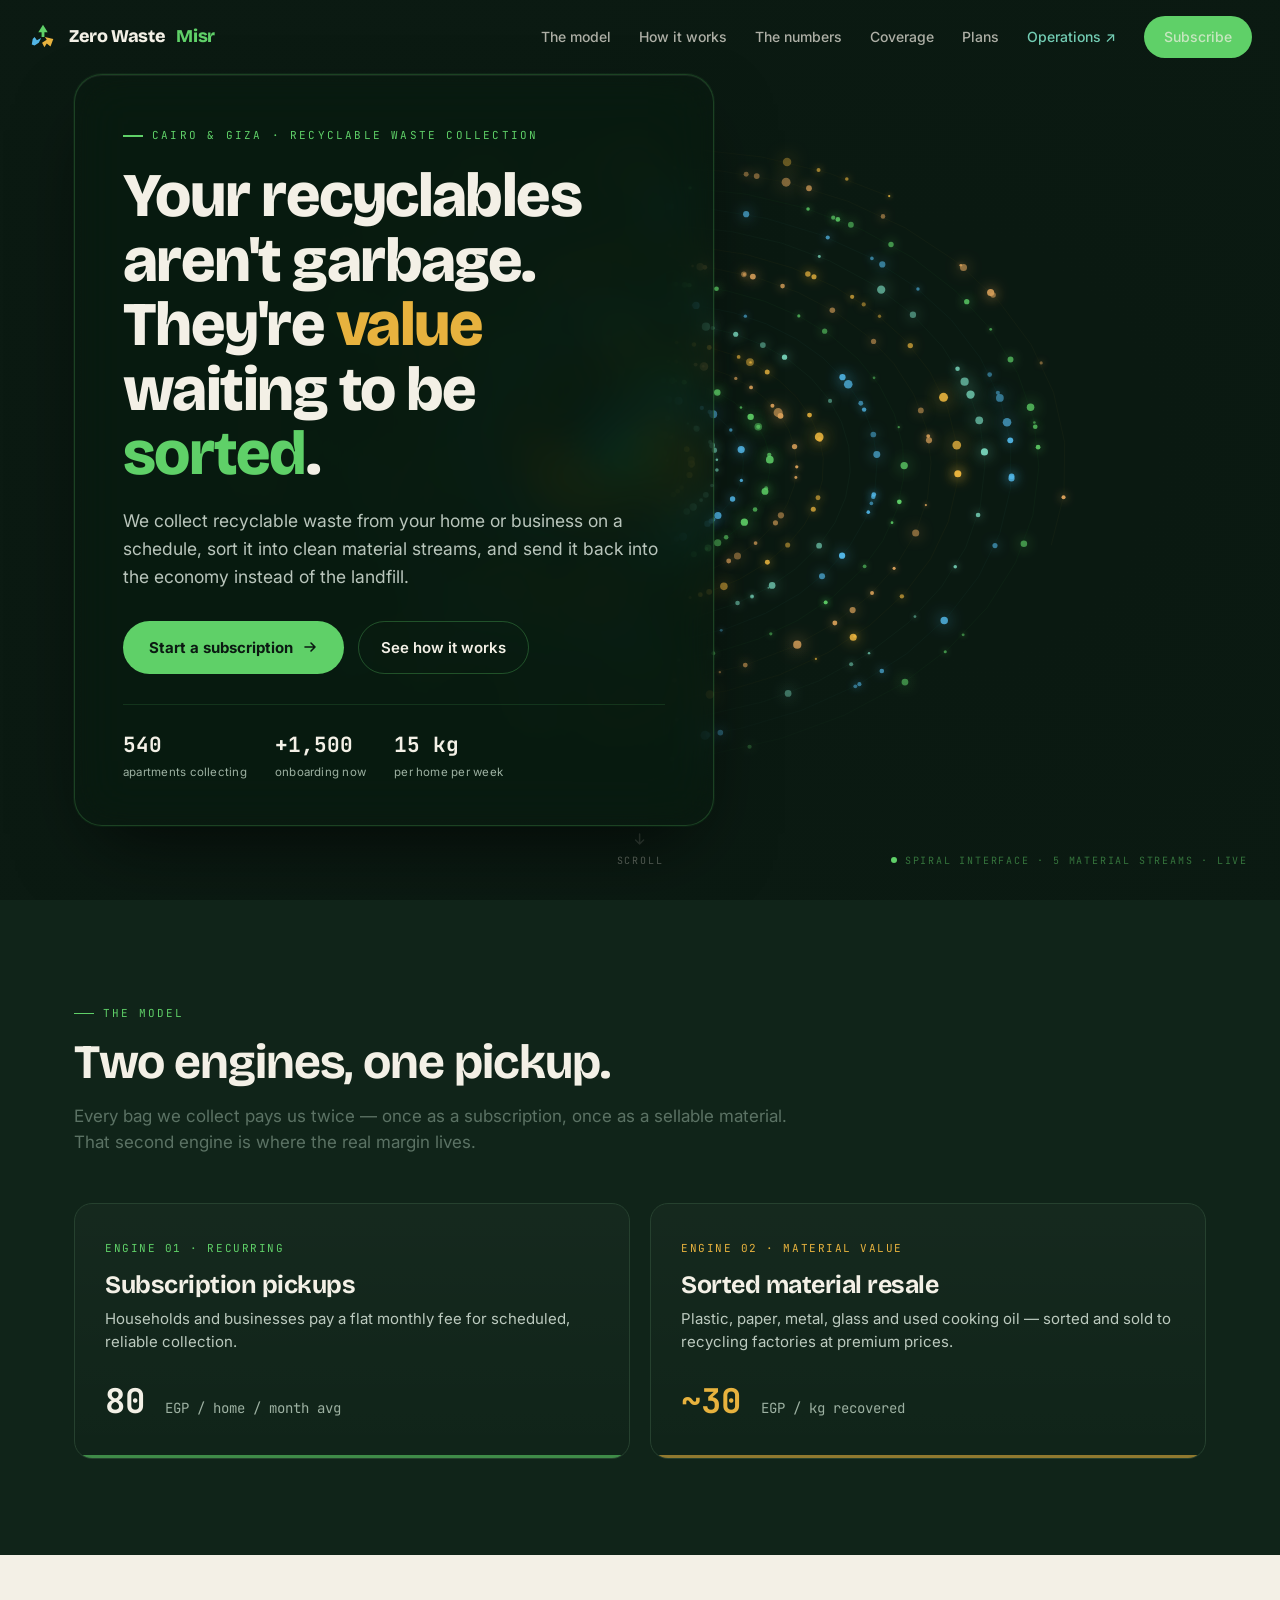
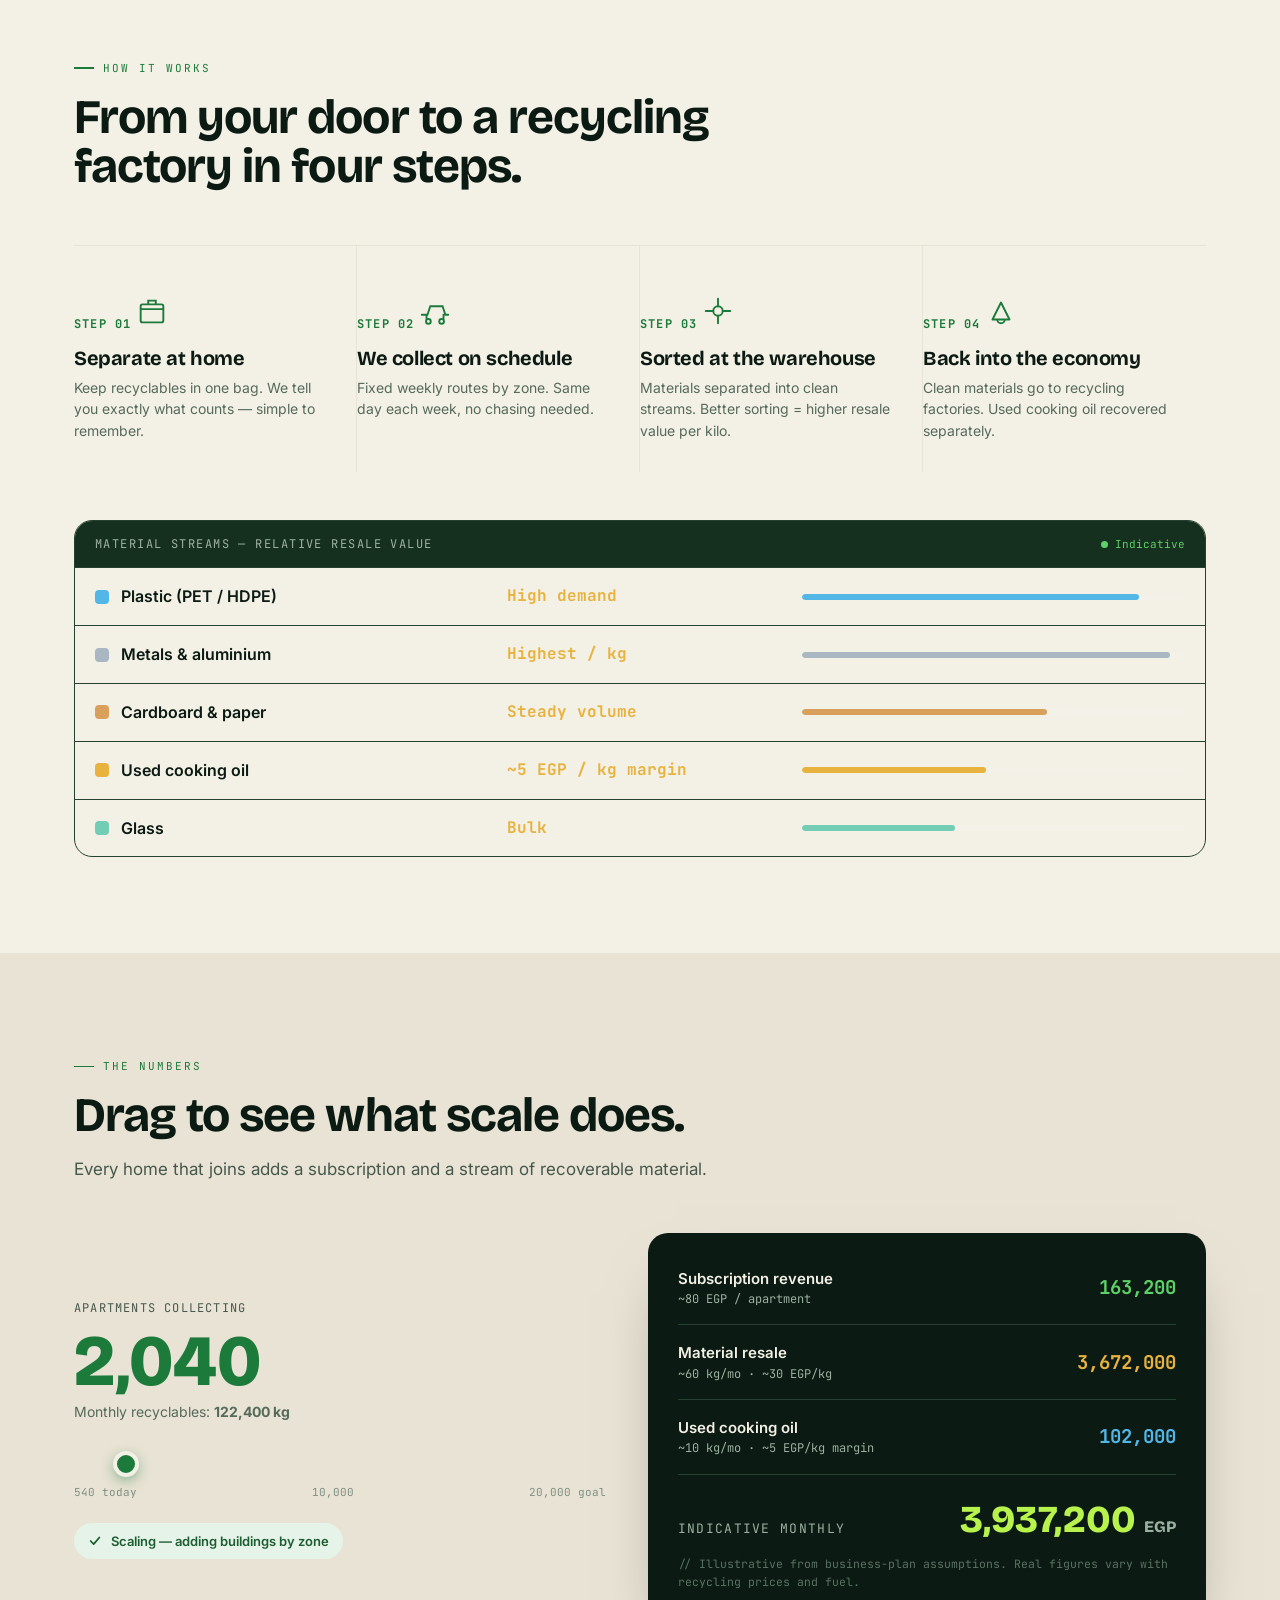
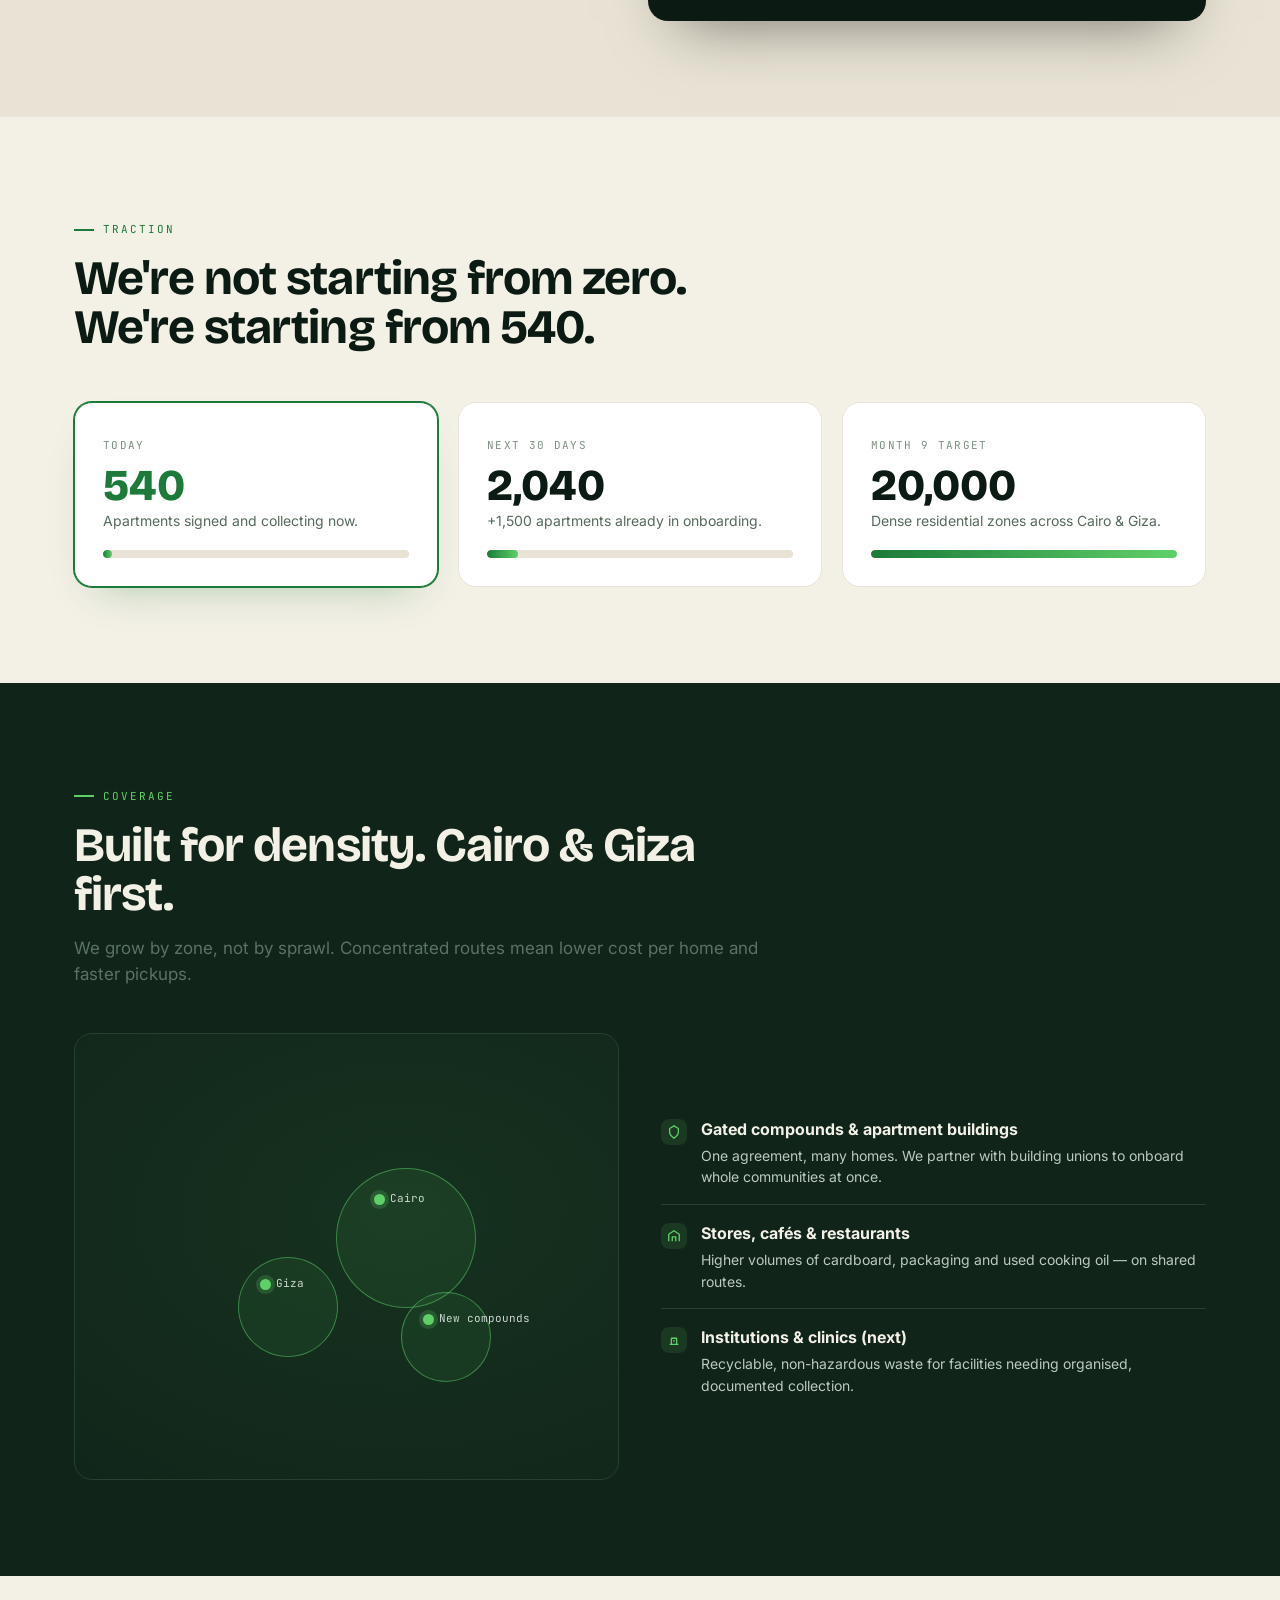
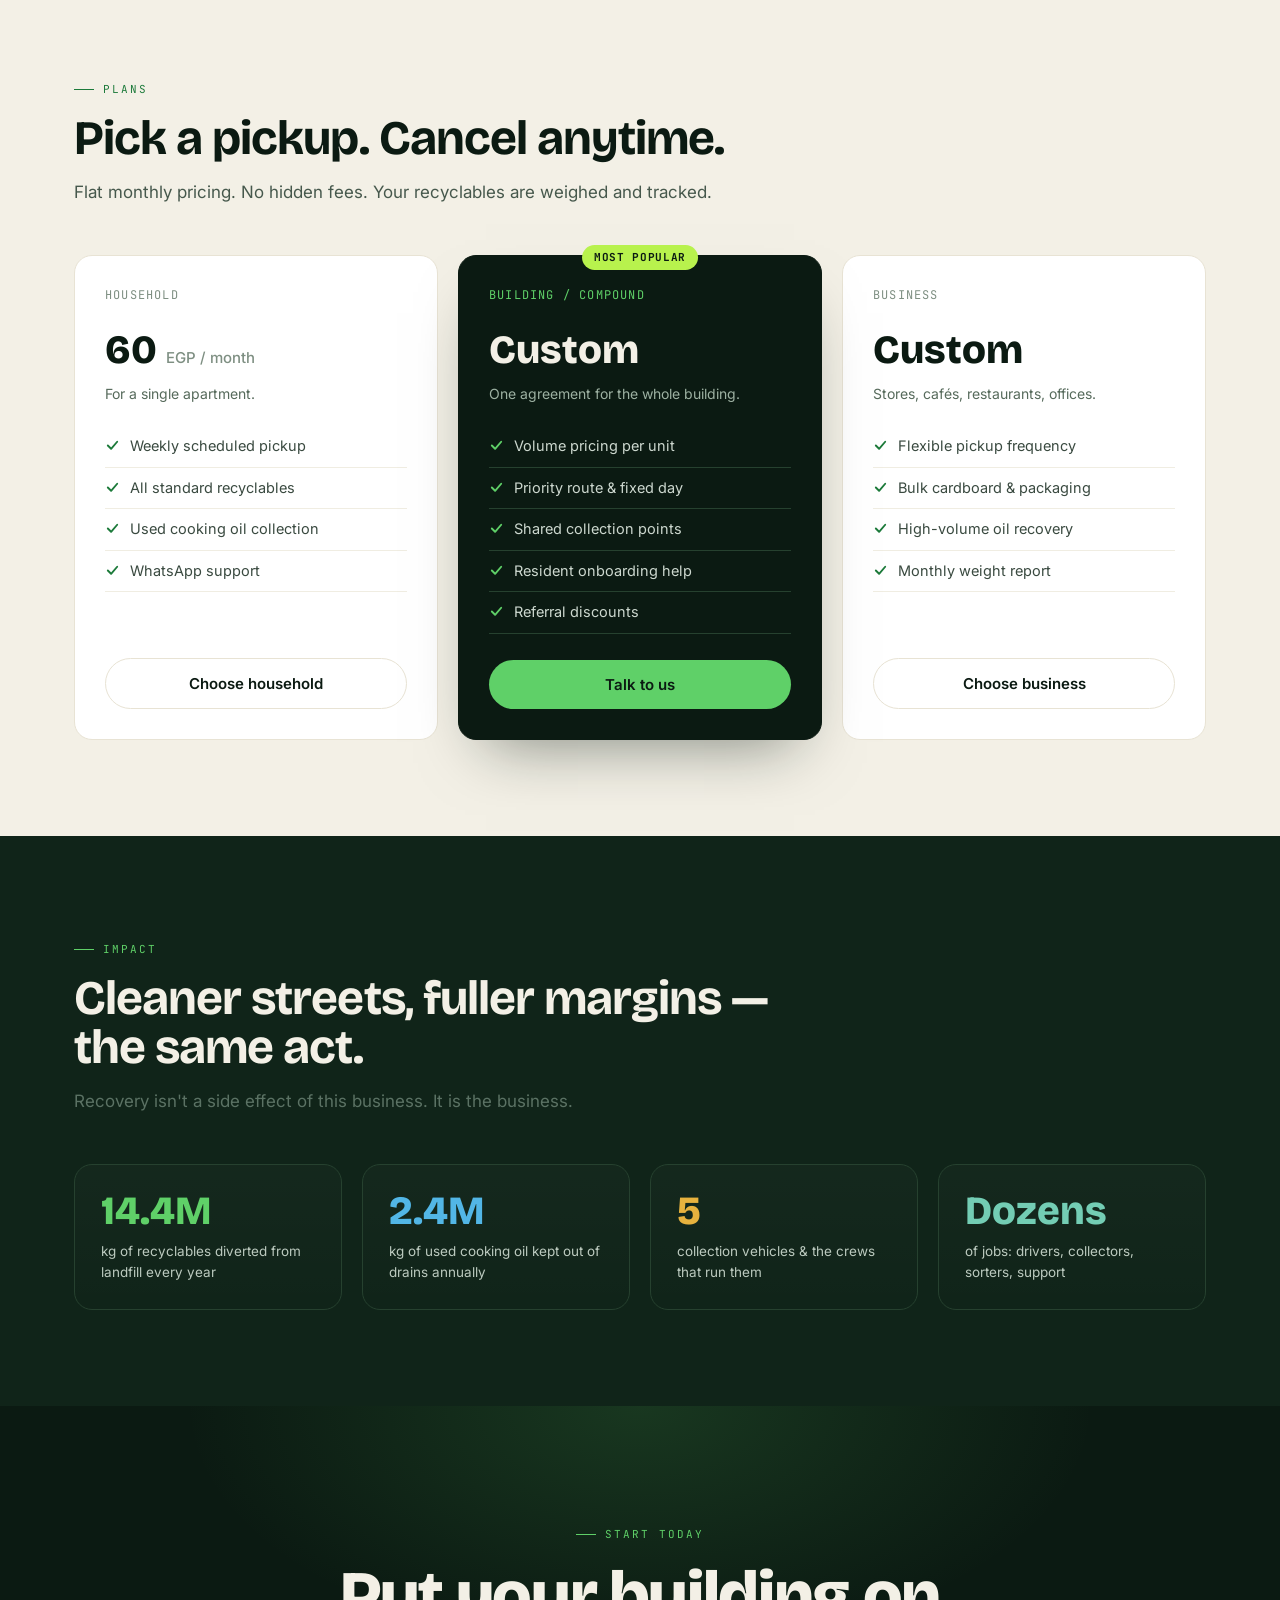
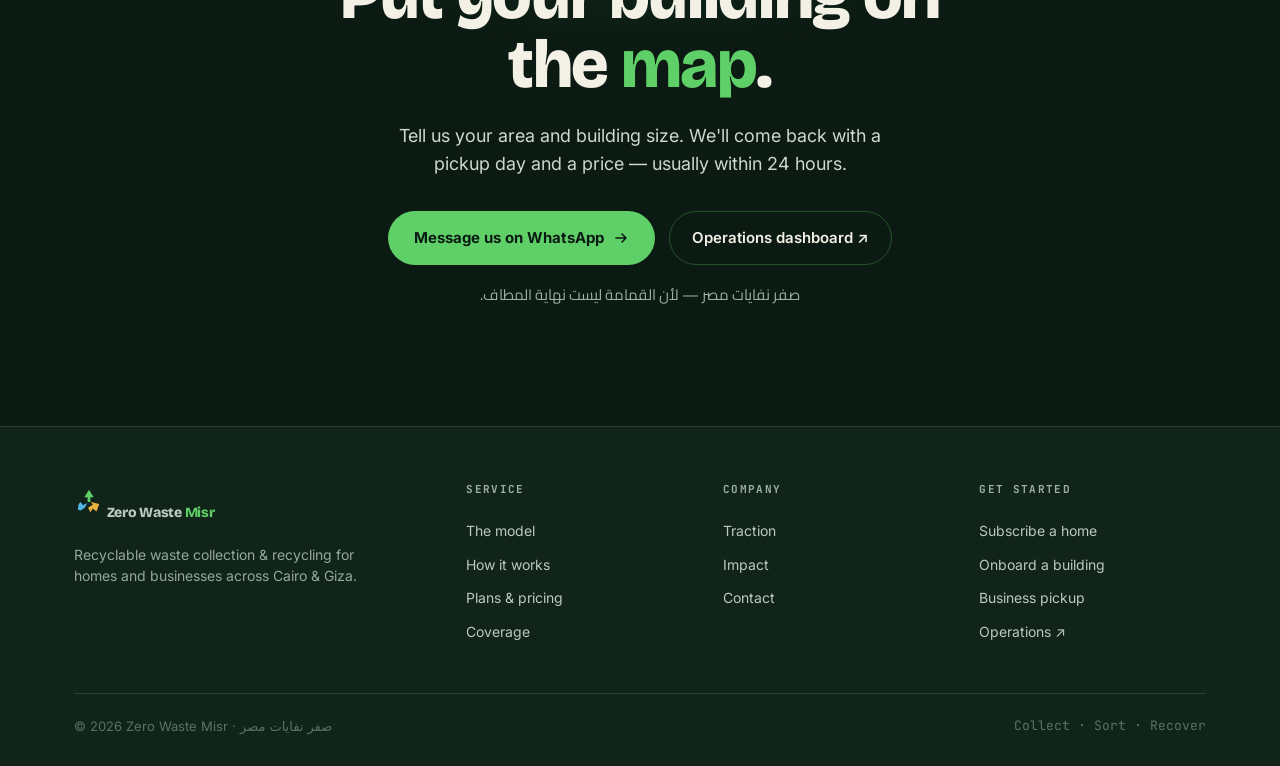
==== commit 7cca384a: "Add full-screen 5-arm galaxy spiral interface to hero - Replace small polyrhythmic canvas with full-" ====
--- a/index.html
+++ b/index.html
@@ -4,232 +4,159 @@
 <meta charset="UTF-8" />
 <meta name="viewport" content="width=device-width, initial-scale=1.0" />
 <title>Zero Waste Misr — Recyclable waste, collected and turned to value</title>
-<meta name="description" content="Zero Waste Misr collects recyclable waste from homes and businesses across Cairo & Giza, sorts it into clean material streams, and turns it into value. Scheduled pickups, real recycling." />
+<meta name="description" content="Zero Waste Misr collects recyclable waste from homes and businesses across Cairo & Giza, sorts it into clean material streams, and turns it into value." />
 <link rel="preconnect" href="https://fonts.googleapis.com" />
 <link rel="preconnect" href="https://fonts.gstatic.com" crossorigin />
-<link href="https://fonts.googleapis.com/css2?family=Bricolage+Grotesque:opsz,wght@12..96,400;12..96,500;12..96,600;12..96,700;12..96,800&family=Inter:wght@400;500;600;700&family=JetBrains+Mono:wght@400;500;700&family=Cairo:wght@600;700;800&display=swap" rel="stylesheet" />
+<link href="https://fonts.googleapis.com/css2?family=Bricolage+Grotesque:opsz,wght@12..96,400;12..96,600;12..96,700;12..96,800&family=Inter:wght@400;500;600;700&family=JetBrains+Mono:wght@400;500;700&family=Cairo:wght@600;700;800&display=swap" rel="stylesheet" />
 <style>
+/* ===================== TOKENS ===================== */
 :root{
-  --ink:#0B1A12;
-  --ink-2:#102419;
-  --ink-3:#16301f;
-  --paper:#F3F0E6;
-  --paper-2:#E8E3D4;
-  --line:#26412f;
-  --signal:#5FD068;
-  --lime:#B8F24D;
-  --amber:#E7B23E;
-  --plastic:#52B6E6;
-  --paper-mat:#D8A05A;
-  --metal:#A9B7C2;
-  --glass:#73CDB4;
-  --oil:#E7B23E;
-  --muted:#9DB1A2;
-  --muted-dark:#5b7264;
-  --maxw:1180px;
-  --r:18px;
+  --ink:#0B1A12; --ink-2:#102419; --ink-3:#16301f;
+  --paper:#F3F0E6; --paper-2:#E8E3D4; --line:#26412f;
+  --signal:#5FD068; --lime:#B8F24D; --amber:#E7B23E;
+  --plastic:#52B6E6; --paper-mat:#D8A05A; --metal:#A9B7C2; --glass:#73CDB4;
+  --muted:#9DB1A2; --muted-dark:#5b7264; --maxw:1180px; --r:18px;
 }
 *{box-sizing:border-box;margin:0;padding:0}
 html{scroll-behavior:smooth}
-body{
-  background:var(--ink);
-  color:var(--paper);
-  font-family:'Inter',system-ui,sans-serif;
-  -webkit-font-smoothing:antialiased;
-  overflow-x:hidden;
-  line-height:1.55;
-}
+body{background:var(--ink);color:var(--paper);font-family:'Inter',system-ui,sans-serif;-webkit-font-smoothing:antialiased;overflow-x:hidden;line-height:1.55}
 .wrap{max-width:var(--maxw);margin:0 auto;padding:0 24px}
-h1,h2,h3,.disp{font-family:'Bricolage Grotesque','Inter',sans-serif;font-weight:700;line-height:1.02;letter-spacing:-0.02em}
+h1,h2,h3{font-family:'Bricolage Grotesque','Inter',sans-serif;font-weight:700;line-height:1.02;letter-spacing:-0.02em}
 .mono{font-family:'JetBrains Mono',monospace}
-.ar{font-family:'Cairo',sans-serif;direction:rtl}
 a{color:inherit;text-decoration:none}
-img{max-width:100%}
-
-/* eyebrow */
-.eyebrow{
-  display:inline-flex;align-items:center;gap:9px;
-  font-family:'JetBrains Mono',monospace;
-  font-size:11.5px;letter-spacing:0.18em;text-transform:uppercase;
-  color:var(--signal);
-}
-.eyebrow::before{content:"";width:22px;height:1.5px;background:var(--signal);display:inline-block}
-
-/* nav */
+
+/* ===================== NAV ===================== */
 nav{
-  position:fixed;top:0;left:0;right:0;z-index:60;
+  position:fixed;top:0;left:0;right:0;z-index:90;
   display:flex;align-items:center;justify-content:space-between;
-  padding:16px 24px;
-  background:linear-gradient(180deg, rgba(11,26,18,0.92), rgba(11,26,18,0));
-  backdrop-filter:blur(2px);
-  transition:background .3s, padding .3s, border-color .3s;
+  padding:16px 28px;
+  transition:background .4s,padding .3s,border-color .3s;
   border-bottom:1px solid transparent;
 }
-nav.scrolled{background:rgba(9,21,15,0.94);backdrop-filter:blur(14px);padding:11px 24px;border-bottom:1px solid var(--line)}
+nav.scrolled{background:rgba(9,21,15,0.92);backdrop-filter:blur(16px);padding:11px 28px;border-bottom:1px solid var(--line)}
 .brand{display:flex;align-items:center;gap:11px;font-family:'Bricolage Grotesque';font-weight:800;font-size:18px;letter-spacing:-0.02em}
 .mark{width:30px;height:30px;flex:none}
-.nav-links{display:flex;gap:30px;align-items:center}
-.nav-links a{font-size:14px;color:var(--muted);transition:color .2s;font-weight:500}
+.nav-links{display:flex;gap:28px;align-items:center}
+.nav-links a{font-size:14px;color:rgba(243,240,230,.7);transition:color .2s;font-weight:500}
 .nav-links a:hover{color:var(--paper)}
-.nav-cta{
-  background:var(--signal);color:var(--ink);padding:10px 18px;border-radius:100px;
-  font-weight:600;font-size:14px;transition:transform .15s, box-shadow .2s;
-  box-shadow:0 0 0 0 rgba(95,208,104,0);
-}
+.nav-cta{background:var(--signal);color:var(--ink);padding:10px 20px;border-radius:100px;font-weight:700;font-size:14px;transition:transform .15s,box-shadow .2s}
 .nav-cta:hover{transform:translateY(-1px);box-shadow:0 8px 26px -8px rgba(95,208,104,.6)}
 .burger{display:none;flex-direction:column;gap:5px;cursor:pointer;padding:6px}
 .burger span{width:24px;height:2px;background:var(--paper);border-radius:2px;transition:.3s}
 
-/* hero */
-.hero{position:relative;padding-top:80px;min-height:100svh;display:flex;flex-direction:column;justify-content:space-between;overflow:hidden}
-.hero-glow{position:absolute;inset:0;pointer-events:none;
-  background:radial-gradient(900px 480px at 78% 8%, rgba(95,208,104,.14), transparent 60%),
-             radial-gradient(700px 460px at 6% 70%, rgba(231,178,62,.07), transparent 60%);}
-
-/* hero split layout */
-.hero-split{
-  position:relative;z-index:2;
+/* ===================== HERO ===================== */
+.hero{
+  position:relative;height:100svh;min-height:600px;
+  display:flex;align-items:center;overflow:hidden;
+}
+/* Full-screen spiral canvas sits behind everything */
+#spiralCanvas{
+  position:absolute;inset:0;width:100%;height:100%;display:block;
+}
+/* Dark vignette so text stays readable */
+.hero-vignette{
+  position:absolute;inset:0;
+  background:
+    radial-gradient(ellipse 60% 80% at 72% 50%, transparent 30%, rgba(11,26,18,.85) 75%),
+    radial-gradient(ellipse 100% 50% at 50% 100%, rgba(11,26,18,.9) 0%, transparent 60%),
+    radial-gradient(ellipse 100% 30% at 50% 0%,   rgba(11,26,18,.7) 0%, transparent 60%);
+  pointer-events:none;
+}
+/* Glassmorphism content card */
+.hero-content{
+  position:relative;z-index:4;
   display:grid;
-  grid-template-columns:1fr 500px;
-  gap:60px;
-  align-items:center;
-  padding-top:80px;
-}
-.hero-inner{}
+  grid-template-columns:1fr;
+  gap:0;
+  width:100%;
+}
+.hero-glass{
+  max-width:640px;
+  background:rgba(11,26,18,0.55);
+  backdrop-filter:blur(24px) saturate(160%);
+  -webkit-backdrop-filter:blur(24px) saturate(160%);
+  border:1px solid rgba(95,208,104,0.22);
+  border-radius:28px;
+  padding:44px 48px;
+  box-shadow:
+    0 0 0 1px rgba(95,208,104,.06),
+    0 32px 80px -24px rgba(0,0,0,.7),
+    inset 0 1px 0 rgba(255,255,255,.06);
+}
+.eyebrow{
+  display:inline-flex;align-items:center;gap:9px;
+  font-family:'JetBrains Mono';font-size:11px;letter-spacing:0.2em;text-transform:uppercase;
+  color:var(--signal);margin-bottom:20px;
+}
+.eyebrow::before{content:"";width:20px;height:1.5px;background:var(--signal);display:inline-block}
 .hero h1{
-  font-size:clamp(38px,7vw,82px);
-  font-weight:800;
-  max-width:14ch;
-  margin:22px 0 0;
+  font-size:clamp(36px,5.2vw,62px);font-weight:800;line-height:1.04;
+  margin-bottom:20px;letter-spacing:-0.025em;
 }
 .hero h1 .em{color:var(--signal)}
 .hero h1 .amberword{color:var(--amber)}
-.hero-sub{
-  margin-top:24px;max-width:50ch;font-size:clamp(15px,1.8vw,18px);color:#cdd8cf;
-}
-.hero-sub .ar{display:inline-block;color:var(--muted);font-size:.92em;margin-top:6px}
-.hero-actions{display:flex;gap:14px;margin-top:34px;flex-wrap:wrap;align-items:center}
+.hero-sub{color:rgba(205,216,207,.9);font-size:clamp(15px,1.6vw,17.5px);line-height:1.6;margin-bottom:30px}
+.hero-actions{display:flex;gap:14px;flex-wrap:wrap;margin-bottom:30px}
 .btn-primary{
-  background:var(--signal);color:var(--ink);padding:15px 26px;border-radius:100px;
-  font-weight:700;font-size:15.5px;display:inline-flex;align-items:center;gap:10px;
-  transition:transform .15s, box-shadow .25s;border:none;cursor:pointer;
-}
-.btn-primary:hover{transform:translateY(-2px);box-shadow:0 16px 40px -12px rgba(95,208,104,.65)}
+  background:var(--signal);color:var(--ink);padding:14px 26px;border-radius:100px;
+  font-weight:700;font-size:15px;display:inline-flex;align-items:center;gap:9px;
+  transition:transform .15s,box-shadow .25s;border:none;cursor:pointer;
+}
+.btn-primary:hover{transform:translateY(-2px);box-shadow:0 14px 36px -12px rgba(95,208,104,.7)}
 .btn-ghost{
-  padding:15px 24px;border-radius:100px;border:1px solid var(--line);
-  font-weight:600;font-size:15.5px;color:var(--paper);transition:.2s;display:inline-flex;align-items:center;gap:9px;cursor:pointer;background:transparent;
-}
-.btn-ghost:hover{border-color:var(--signal);background:rgba(95,208,104,.06)}
-.hero-trust{display:flex;gap:26px;margin-top:30px;flex-wrap:wrap}
+  padding:14px 22px;border-radius:100px;border:1px solid rgba(95,208,104,.3);
+  font-weight:600;font-size:15px;color:var(--paper);transition:.2s;
+  display:inline-flex;align-items:center;gap:9px;cursor:pointer;background:transparent;
+}
+.btn-ghost:hover{border-color:var(--signal);background:rgba(95,208,104,.08)}
+.hero-trust{display:flex;gap:28px;flex-wrap:wrap;padding-top:24px;border-top:1px solid rgba(95,208,104,.14)}
 .hero-trust .t{display:flex;flex-direction:column}
-.hero-trust .n{font-family:'JetBrains Mono';font-weight:700;font-size:22px;color:var(--paper)}
-.hero-trust .l{font-size:12px;color:var(--muted);letter-spacing:.02em}
-
-/* ===== SPIRAL INTERFACE ===== */
-.spiral-side{
-  position:relative;
-  display:flex;
-  flex-direction:column;
-  align-items:center;
-}
-.spiral-frame{
-  position:relative;
-  width:100%;
-  max-width:480px;
-  aspect-ratio:1;
-}
-#spiralCanvas{
-  width:100%;
-  height:100%;
-  display:block;
-  border-radius:50%;
-  background:radial-gradient(circle at 50% 50%, #102419 0%, #0B1A12 70%);
-  box-shadow:
-    0 0 0 1px rgba(95,208,104,.15),
-    0 0 80px -20px rgba(95,208,104,.2),
-    0 40px 80px -30px rgba(0,0,0,.6);
-}
-.spiral-ring-outer{
-  position:absolute;
-  inset:-12px;
-  border-radius:50%;
-  border:1px solid rgba(95,208,104,.08);
-  animation:spiralPulse 4s ease-in-out infinite;
-}
-.spiral-ring-inner{
-  position:absolute;
-  inset:-24px;
-  border-radius:50%;
-  border:1px solid rgba(95,208,104,.04);
-  animation:spiralPulse 4s ease-in-out infinite 1s;
-}
-@keyframes spiralPulse{
-  0%,100%{opacity:.5;transform:scale(1)}
-  50%{opacity:1;transform:scale(1.015)}
-}
-.spiral-label{
+.hero-trust .n{font-family:'JetBrains Mono';font-weight:700;font-size:21px;color:var(--paper)}
+.hero-trust .l{font-size:11.5px;color:var(--muted);letter-spacing:.02em;margin-top:2px}
+
+/* Spiral label bottom right */
+.spiral-badge{
+  position:absolute;bottom:32px;right:32px;z-index:5;
   font-family:'JetBrains Mono';font-size:10px;letter-spacing:.18em;text-transform:uppercase;
-  color:var(--muted);margin-top:20px;text-align:center;
-  display:flex;align-items:center;gap:10px;
-}
-.spiral-label::before,.spiral-label::after{
-  content:"";flex:1;height:1px;background:linear-gradient(90deg,transparent,var(--line));
-}
-.spiral-label::after{
-  background:linear-gradient(90deg,var(--line),transparent);
-}
-.spiral-stats{
-  display:flex;gap:24px;margin-top:14px;
-}
-.spiral-stats .ss{
-  text-align:center;
-}
-.spiral-stats .ss b{
-  font-family:'JetBrains Mono';font-size:13px;color:var(--signal);display:block;
-}
-.spiral-stats .ss span{
-  font-size:10.5px;color:var(--muted);
-}
-/* ============================= */
-
-/* sorting line signature */
-.sortwrap{position:relative;z-index:2;margin-top:60px}
-.sort-head{display:flex;justify-content:space-between;align-items:flex-end;gap:16px;flex-wrap:wrap;margin-bottom:10px}
-.sort-head .lab{font-family:'JetBrains Mono';font-size:11.5px;letter-spacing:.16em;text-transform:uppercase;color:var(--muted)}
-.sort-total{font-family:'JetBrains Mono';font-size:13px;color:var(--muted)}
-.sort-total b{color:var(--amber);font-size:17px}
-.sortcanvas-shell{
-  position:relative;width:100%;height:180px;border-radius:var(--r);overflow:hidden;
-  border:1px solid var(--line);
-  background:linear-gradient(180deg,#0c1f15,#0a1a11);
-}
-#sortCanvas{display:block;width:100%;height:100%}
-.sort-legend{position:absolute;right:14px;top:0;bottom:0;display:flex;flex-direction:column;justify-content:center;gap:0;pointer-events:none}
-.sort-legend .row{display:flex;align-items:center;gap:8px;height:16.6%;font-family:'JetBrains Mono';font-size:11px;color:#c4d2c8}
-.sort-legend .dot{width:8px;height:8px;border-radius:2px}
-.sort-cap{font-size:12.5px;color:var(--muted-dark);margin-top:10px;text-align:center}
-
-/* generic section */
+  color:rgba(95,208,104,.5);display:flex;align-items:center;gap:8px;
+}
+.spiral-badge .sb-dot{width:6px;height:6px;border-radius:50%;background:var(--signal);animation:pulse 2s infinite}
+@keyframes pulse{0%{box-shadow:0 0 0 0 rgba(95,208,104,.6)}70%{box-shadow:0 0 0 7px rgba(95,208,104,0)}100%{box-shadow:0 0 0 0 rgba(95,208,104,0)}}
+
+/* Scroll hint */
+.scroll-hint{
+  position:absolute;bottom:32px;left:50%;transform:translateX(-50%);z-index:5;
+  display:flex;flex-direction:column;align-items:center;gap:6px;
+  font-family:'JetBrains Mono';font-size:10px;letter-spacing:.18em;text-transform:uppercase;
+  color:rgba(243,240,230,.3);animation:bounce 2.5s ease-in-out infinite;
+}
+@keyframes bounce{0%,100%{transform:translateX(-50%) translateY(0)}50%{transform:translateX(-50%) translateY(6px)}}
+.scroll-hint svg{opacity:.4}
+
+/* ===================== EYEBROW (sections) ===================== */
+.sec-eyebrow{
+  display:inline-flex;align-items:center;gap:9px;
+  font-family:'JetBrains Mono';font-size:11px;letter-spacing:0.18em;text-transform:uppercase;
+  color:var(--signal);
+}
+.sec-eyebrow::before{content:"";width:20px;height:1.5px;background:var(--signal);display:inline-block}
+.band .sec-eyebrow{color:#1c7a3a}.band .sec-eyebrow::before{background:#1c7a3a}
+
+/* ===================== SECTIONS ===================== */
 section{position:relative}
-.band{background:var(--paper);color:var(--ink);}
+.band{background:var(--paper);color:var(--ink)}
 .band-2{background:var(--ink-2)}
 .sec{padding:96px 0}
 .sec-head{max-width:720px}
 .sec-head h2{font-size:clamp(28px,4.6vw,48px);margin-top:16px;font-weight:700}
-.band .eyebrow{color:#1c7a3a}
-.band .eyebrow::before{background:#1c7a3a}
 .sec-head p{margin-top:16px;font-size:17px;color:var(--muted-dark)}
 .band .sec-head p{color:#46584c}
 
-/* problem / two streams */
+/* ===================== STREAMS ===================== */
 .streams{display:grid;grid-template-columns:1fr 1fr;gap:20px;margin-top:48px}
-.stream-card{
-  border:1px solid var(--line);border-radius:var(--r);padding:30px;
-  background:linear-gradient(180deg,rgba(255,255,255,.025),rgba(255,255,255,0));
-  position:relative;overflow:hidden;
-}
-.stream-card .tag{font-family:'JetBrains Mono';font-size:11px;letter-spacing:.14em;text-transform:uppercase;color:var(--signal)}
-.stream-card.s2 .tag{color:var(--amber)}
+.stream-card{border:1px solid var(--line);border-radius:var(--r);padding:30px;background:linear-gradient(180deg,rgba(255,255,255,.025),rgba(255,255,255,0));position:relative;overflow:hidden}
+.stream-card .stag{font-family:'JetBrains Mono';font-size:11px;letter-spacing:.14em;text-transform:uppercase;color:var(--signal)}
+.stream-card.s2 .stag{color:var(--amber)}
 .stream-card h3{font-size:25px;margin:14px 0 8px}
 .stream-card p{color:#bccabf;font-size:15px}
 .stream-card .big{font-family:'JetBrains Mono';font-weight:700;font-size:34px;margin-top:22px;color:var(--paper)}
@@ -238,41 +165,39 @@
 .stream-card::after{content:"";position:absolute;left:0;bottom:0;height:3px;width:100%;background:var(--signal);opacity:.6}
 .stream-card.s2::after{background:var(--amber)}
 
-/* process */
+/* ===================== PROCESS ===================== */
 .process{display:grid;grid-template-columns:repeat(4,1fr);gap:0;margin-top:54px;border-top:1px solid var(--paper-2)}
-.step{padding:30px 26px 30px 0;border-right:1px solid var(--paper-2);position:relative}
+.step{padding:30px 26px 30px 0;border-right:1px solid var(--paper-2)}
 .step:last-child{border-right:none}
 .step .num{font-family:'JetBrains Mono';font-size:12px;color:#1c7a3a;font-weight:700;letter-spacing:.1em}
 .step h3{font-size:20px;margin:14px 0 8px;color:var(--ink)}
 .step p{font-size:14px;color:#566a5b}
 .step .ic{width:34px;height:34px;margin-top:18px}
 
-/* material value board */
+/* ===================== BOARD ===================== */
 .board{margin-top:48px;border:1px solid var(--line);border-radius:var(--r);overflow:hidden}
 .board-top{display:flex;justify-content:space-between;align-items:center;padding:14px 20px;border-bottom:1px solid var(--line);background:var(--ink-3)}
 .board-top .t{font-family:'JetBrains Mono';font-size:12px;letter-spacing:.12em;text-transform:uppercase;color:var(--muted)}
 .live{display:inline-flex;align-items:center;gap:7px;font-family:'JetBrains Mono';font-size:11px;color:var(--signal)}
-.live .pulse{width:7px;height:7px;border-radius:50%;background:var(--signal);box-shadow:0 0 0 0 rgba(95,208,104,.7);animation:pulse 2s infinite}
-@keyframes pulse{0%{box-shadow:0 0 0 0 rgba(95,208,104,.6)}70%{box-shadow:0 0 0 9px rgba(95,208,104,0)}100%{box-shadow:0 0 0 0 rgba(95,208,104,0)}}
+.live .ldot{width:7px;height:7px;border-radius:50%;background:var(--signal);animation:pulse 2s infinite}
 .board-row{display:grid;grid-template-columns:1.4fr 1fr 1.3fr;padding:16px 20px;border-bottom:1px solid var(--line);align-items:center;transition:background .2s}
 .board-row:last-child{border-bottom:none}
 .board-row:hover{background:rgba(255,255,255,.02)}
-.board-row .m{display:flex;align-items:center;gap:12px;font-weight:600}
-.board-row .swatch{width:14px;height:14px;border-radius:4px}
+.board-row .bm{display:flex;align-items:center;gap:12px;font-weight:600}
+.board-row .swatch{width:14px;height:14px;border-radius:4px;flex:none}
 .board-row .val{font-family:'JetBrains Mono';color:var(--amber);font-weight:700}
-.board-row .bar{height:6px;border-radius:4px;background:rgba(255,255,255,.08);overflow:hidden}
-.board-row .bar i{display:block;height:100%;border-radius:4px}
-
-/* calculator */
+.board-row .bbar{height:6px;border-radius:4px;background:rgba(255,255,255,.08);overflow:hidden}
+.board-row .bbar i{display:block;height:100%;border-radius:4px}
+
+/* ===================== CALC ===================== */
 .calc{display:grid;grid-template-columns:1fr 1.05fr;gap:42px;margin-top:50px;align-items:center}
-.calc-controls .label{font-family:'JetBrains Mono';font-size:12px;letter-spacing:.1em;text-transform:uppercase;color:#46584c}
-.calc-controls .countbig{font-family:'Bricolage Grotesque';font-weight:800;font-size:clamp(44px,7vw,72px);color:var(--ink);line-height:1;margin:6px 0 4px}
-.calc-controls .countbig span{color:#1c7a3a}
-.calc-controls .sub{color:#566a5b;font-size:14px;margin-bottom:26px}
+.calc-controls .clabel{font-family:'JetBrains Mono';font-size:12px;letter-spacing:.1em;text-transform:uppercase;color:#46584c}
+.countbig{font-family:'Bricolage Grotesque';font-weight:800;font-size:clamp(44px,7vw,72px);color:var(--ink);line-height:1;margin:6px 0 4px}
+.countbig span{color:#1c7a3a}
+.csub{color:#566a5b;font-size:14px;margin-bottom:26px}
 input[type=range]{-webkit-appearance:none;width:100%;height:6px;border-radius:6px;background:var(--paper-2);outline:none;cursor:pointer}
 input[type=range]::-webkit-slider-thumb{-webkit-appearance:none;width:26px;height:26px;border-radius:50%;background:#1c7a3a;border:4px solid var(--paper);box-shadow:0 4px 14px -2px rgba(28,122,58,.6);cursor:pointer;transition:transform .12s}
 input[type=range]::-webkit-slider-thumb:hover{transform:scale(1.12)}
-input[type=range]::-moz-range-thumb{width:22px;height:22px;border-radius:50%;background:#1c7a3a;border:4px solid var(--paper);cursor:pointer}
 .range-ticks{display:flex;justify-content:space-between;margin-top:10px;font-family:'JetBrains Mono';font-size:11px;color:#7e8f82}
 .milestone{margin-top:22px;display:inline-flex;align-items:center;gap:9px;font-size:13px;background:#e6f3e9;color:#1c5e30;padding:8px 14px;border-radius:100px;font-weight:600}
 .calc-out{background:var(--ink);border-radius:20px;padding:30px;color:var(--paper);box-shadow:0 30px 60px -30px rgba(0,0,0,.5)}
@@ -282,28 +207,26 @@
 .calc-out .ro .k b{font-weight:600;font-size:15px}
 .calc-out .ro .k small{color:var(--muted);font-size:12px;font-family:'JetBrains Mono'}
 .calc-out .ro .v{font-family:'JetBrains Mono';font-weight:700;font-size:19px}
-.calc-out .v.green{color:var(--signal)}
-.calc-out .v.amber{color:var(--amber)}
-.calc-out .v.plastic{color:var(--plastic)}
+.calc-out .v.green{color:var(--signal)}.calc-out .v.amber{color:var(--amber)}.calc-out .v.plastic{color:var(--plastic)}
 .calc-out .total{display:flex;justify-content:space-between;align-items:flex-end;padding-top:20px;margin-top:6px}
 .calc-out .total .k{font-size:13px;color:var(--muted);font-family:'JetBrains Mono';text-transform:uppercase;letter-spacing:.1em}
 .calc-out .total .v{font-family:'Bricolage Grotesque';font-weight:800;font-size:38px;color:var(--lime);line-height:1}
 .calc-note{font-size:11.5px;color:var(--muted-dark);margin-top:16px;font-family:'JetBrains Mono'}
 
-/* traction timeline */
+/* ===================== TRACTION ===================== */
 .traction{display:grid;grid-template-columns:repeat(3,1fr);gap:20px;margin-top:50px}
-.tcard{border:1px solid var(--paper-2);border-radius:var(--r);padding:28px;background:#fff;position:relative}
+.tcard{border:1px solid var(--paper-2);border-radius:var(--r);padding:28px;background:#fff}
 .tcard .ph{font-family:'JetBrains Mono';font-size:11px;letter-spacing:.12em;text-transform:uppercase;color:#7e8f82}
 .tcard .n{font-family:'Bricolage Grotesque';font-weight:800;font-size:44px;color:var(--ink);margin:8px 0 2px;line-height:1}
 .tcard .d{font-size:14px;color:#566a5b}
-.tcard.now{border-color:#1c7a3a;box-shadow:0 0 0 1px #1c7a3a, 0 20px 40px -24px rgba(28,122,58,.4)}
+.tcard.now{border-color:#1c7a3a;box-shadow:0 0 0 1px #1c7a3a,0 20px 40px -24px rgba(28,122,58,.4)}
 .tcard.now .n{color:#1c7a3a}
 .tbar{height:8px;border-radius:6px;background:var(--paper-2);margin-top:18px;overflow:hidden}
 .tbar i{display:block;height:100%;background:linear-gradient(90deg,#1c7a3a,#5FD068);border-radius:6px}
 
-/* coverage */
+/* ===================== COVERAGE ===================== */
 .cover{display:grid;grid-template-columns:1fr 1fr;gap:42px;align-items:center;margin-top:46px}
-.mapbox{aspect-ratio:1/0.82;border:1px solid var(--line);border-radius:var(--r);position:relative;overflow:hidden;background:radial-gradient(600px 400px at 60% 40%,rgba(95,208,104,.08),transparent),var(--ink-2)}
+.mapbox{aspect-ratio:1/.82;border:1px solid var(--line);border-radius:var(--r);position:relative;overflow:hidden;background:radial-gradient(600px 400px at 60% 40%,rgba(95,208,104,.08),transparent),var(--ink-2)}
 .zone{position:absolute;border-radius:50%;border:1px solid rgba(95,208,104,.5);background:rgba(95,208,104,.08);animation:breathe 4s ease-in-out infinite}
 @keyframes breathe{0%,100%{transform:scale(1);opacity:.7}50%{transform:scale(1.06);opacity:1}}
 .pin{position:absolute;width:11px;height:11px;border-radius:50%;background:var(--signal);box-shadow:0 0 0 4px rgba(95,208,104,.2)}
@@ -315,10 +238,10 @@
 .cover-list h4{font-size:16px;margin-bottom:3px}
 .cover-list p{font-size:14px;color:#bccabf}
 
-/* plans */
+/* ===================== PLANS ===================== */
 .plans{display:grid;grid-template-columns:repeat(3,1fr);gap:20px;margin-top:50px}
 .plan{border:1px solid var(--paper-2);border-radius:var(--r);padding:30px;background:#fff;display:flex;flex-direction:column}
-.plan.feat{background:var(--ink);color:var(--paper);border-color:var(--ink);transform:translateY(-8px);box-shadow:0 30px 60px -28px rgba(11,26,18,.5)}
+.plan.feat{background:var(--ink);color:var(--paper);border-color:var(--ink);transform:translateY(-8px);box-shadow:0 30px 60px -28px rgba(11,26,18,.5);position:relative}
 .plan .pname{font-family:'JetBrains Mono';font-size:12px;letter-spacing:.1em;text-transform:uppercase;color:#7e8f82}
 .plan.feat .pname{color:var(--signal)}
 .plan .price{font-family:'Bricolage Grotesque';font-weight:800;font-size:40px;margin:14px 0 2px;color:var(--ink)}
@@ -331,30 +254,29 @@
 .plan.feat li{color:#cdd8cf;border-color:var(--line)}
 .plan li svg{flex:none;margin-top:3px;color:#1c7a3a}
 .plan.feat li svg{color:var(--signal)}
-.plan .pbtn{text-align:center;padding:13px;border-radius:100px;font-weight:600;font-size:15px;transition:.2s;cursor:pointer;border:1px solid var(--paper-2);color:var(--ink)}
+.plan .pbtn{display:block;text-align:center;padding:13px;border-radius:100px;font-weight:600;font-size:15px;transition:.2s;cursor:pointer;border:1px solid var(--paper-2);color:var(--ink)}
 .plan .pbtn:hover{border-color:#1c7a3a;background:#f3faf5}
 .plan.feat .pbtn{background:var(--signal);color:var(--ink);border:none}
 .plan.feat .pbtn:hover{transform:translateY(-2px);box-shadow:0 14px 30px -10px rgba(95,208,104,.6)}
-.badge{position:absolute;top:-11px;left:50%;transform:translateX(-50%);background:var(--lime);color:var(--ink);font-size:11px;font-weight:700;font-family:'JetBrains Mono';padding:4px 12px;border-radius:100px;letter-spacing:.06em}
-.plan.feat{position:relative}
-
-/* impact */
+.pbadge{position:absolute;top:-11px;left:50%;transform:translateX(-50%);background:var(--lime);color:var(--ink);font-size:11px;font-weight:700;font-family:'JetBrains Mono';padding:4px 12px;border-radius:100px;letter-spacing:.06em}
+
+/* ===================== IMPACT ===================== */
 .impact{display:grid;grid-template-columns:repeat(4,1fr);gap:20px;margin-top:50px}
 .icard{border:1px solid var(--line);border-radius:var(--r);padding:26px;background:linear-gradient(180deg,rgba(255,255,255,.02),transparent)}
 .icard .iv{font-family:'Bricolage Grotesque';font-weight:800;font-size:clamp(30px,4vw,40px);line-height:1}
 .icard.c1 .iv{color:var(--signal)}.icard.c2 .iv{color:var(--plastic)}.icard.c3 .iv{color:var(--amber)}.icard.c4 .iv{color:var(--glass)}
 .icard .il{font-size:13.5px;color:#bccabf;margin-top:10px}
 
-/* cta */
+/* ===================== FINALE ===================== */
 .finale{padding:120px 0;text-align:center;position:relative;overflow:hidden}
 .finale::before{content:"";position:absolute;inset:0;background:radial-gradient(700px 380px at 50% 0%,rgba(95,208,104,.16),transparent 65%)}
 .finale h2{font-size:clamp(34px,6vw,68px);position:relative;max-width:16ch;margin:18px auto 0;font-weight:800}
 .finale h2 .em{color:var(--signal)}
 .finale p{position:relative;color:#cdd8cf;font-size:18px;max-width:44ch;margin:22px auto 0}
-.finale .hero-actions{justify-content:center;position:relative}
-.finale .ar{display:block;margin-top:18px;color:var(--muted);font-size:15px;position:relative}
-
-/* footer */
+.finale-actions{display:flex;gap:14px;justify-content:center;margin-top:34px;flex-wrap:wrap;position:relative}
+.finale .ar{display:block;margin-top:18px;color:var(--muted);font-size:15px;position:relative;font-family:'Cairo',sans-serif;direction:rtl}
+
+/* ===================== FOOTER ===================== */
 footer{background:var(--ink-2);border-top:1px solid var(--line);padding:54px 0 30px}
 .foot-grid{display:grid;grid-template-columns:1.6fr 1fr 1fr 1fr;gap:30px}
 .foot-grid h5{font-family:'JetBrains Mono';font-size:11px;letter-spacing:.12em;text-transform:uppercase;color:var(--muted);margin-bottom:16px}
@@ -362,30 +284,18 @@
 .foot-grid a:hover{color:var(--signal)}
 .foot-brand p{color:#94a89b;font-size:14px;max-width:34ch;margin-top:14px}
 .foot-bottom{display:flex;justify-content:space-between;align-items:center;margin-top:44px;padding-top:22px;border-top:1px solid var(--line);font-size:13px;color:var(--muted-dark);flex-wrap:wrap;gap:10px}
-.foot-platform-link{
-  display:inline-flex;align-items:center;gap:8px;
-  padding:8px 16px;border-radius:100px;
-  border:1px solid var(--line);
-  color:var(--muted);font-size:13px;
-  transition:.2s;
-}
-.foot-platform-link:hover{border-color:var(--signal);color:var(--signal)}
-
-/* reveal */
+
+/* ===================== REVEAL ===================== */
 .reveal{opacity:0;transform:translateY(22px);transition:opacity .7s cubic-bezier(.2,.7,.2,1),transform .7s cubic-bezier(.2,.7,.2,1)}
 .reveal.in{opacity:1;transform:none}
 
-/* responsive */
-@media(max-width:1100px){
-  .hero-split{grid-template-columns:1fr 400px;gap:40px}
-}
+/* ===================== RESPONSIVE ===================== */
 @media(max-width:900px){
-  .nav-links{position:fixed;inset:0 0 0 auto;width:78%;max-width:320px;background:var(--ink-2);flex-direction:column;justify-content:center;gap:26px;transform:translateX(100%);transition:transform .35s;border-left:1px solid var(--line);padding:40px}
+  .nav-links{position:fixed;inset:0 0 0 auto;width:78%;max-width:320px;background:var(--ink-2);flex-direction:column;justify-content:center;gap:26px;transform:translateX(100%);transition:transform .35s;border-left:1px solid var(--line);padding:40px;z-index:100}
   .nav-links.open{transform:none}
   .nav-links a{font-size:18px}
   .burger{display:flex}
-  .hero-split{grid-template-columns:1fr}
-  .spiral-side{display:none}
+  .hero-glass{padding:32px 28px}
   .streams,.calc,.cover{grid-template-columns:1fr}
   .process{grid-template-columns:1fr 1fr}
   .step{border-right:none;border-bottom:1px solid var(--paper-2)}
@@ -393,13 +303,11 @@
   .plan.feat{transform:none}
   .impact{grid-template-columns:1fr 1fr}
   .foot-grid{grid-template-columns:1fr 1fr}
-  .board-row{grid-template-columns:1.2fr 1fr;}
-  .board-row .bar{display:none}
+  .board-row{grid-template-columns:1.2fr 1fr}
+  .board-row .bbar{display:none}
 }
 @media(max-width:520px){
-  .process{grid-template-columns:1fr}
-  .impact{grid-template-columns:1fr}
-  .foot-grid{grid-template-columns:1fr}
+  .process,.impact,.foot-grid{grid-template-columns:1fr}
 }
 @media(prefers-reduced-motion:reduce){
   *{animation:none!important;transition:none!important}
@@ -409,7 +317,7 @@
 </head>
 <body>
 
-<!-- NAV -->
+<!-- ==================== NAV ==================== -->
 <nav id="nav">
   <a href="#top" class="brand">
     <svg class="mark" viewBox="0 0 32 32" fill="none">
@@ -431,99 +339,78 @@
   <div class="burger" id="burger"><span></span><span></span><span></span></div>
 </nav>
 
-<!-- HERO -->
+<!-- ==================== HERO ==================== -->
 <header class="hero" id="top">
-  <div class="hero-glow"></div>
-
-  <div class="wrap hero-split">
-    <!-- LEFT: hero content -->
-    <div class="hero-inner">
+
+  <!-- THE SPIRAL INTERFACE — full-screen canvas -->
+  <canvas id="spiralCanvas"></canvas>
+
+  <!-- vignette so card is readable -->
+  <div class="hero-vignette"></div>
+
+  <!-- content glass card -->
+  <div class="wrap hero-content">
+    <div class="hero-glass">
       <span class="eyebrow">Cairo &amp; Giza · Recyclable waste collection</span>
-      <h1>Your recyclables aren't garbage. They're <span class="amberword">value</span> waiting to be <span class="em">sorted</span>.</h1>
-      <p class="hero-sub">
-        We collect recyclable waste from your home or business on a schedule, sort it into clean material streams, and send it back into the economy instead of the landfill.
-        <span class="ar">نجمع، نفرز، ونعيد التدوير — بطريقة منظّمة.</span>
-      </p>
+      <h1>Your recyclables aren't garbage.<br>They're <span class="amberword">value</span> waiting to be <span class="em">sorted</span>.</h1>
+      <p class="hero-sub">We collect recyclable waste from your home or business on a schedule, sort it into clean material streams, and send it back into the economy instead of the landfill.</p>
       <div class="hero-actions">
         <a href="#subscribe" class="btn-primary">Start a subscription
           <svg width="16" height="16" viewBox="0 0 16 16" fill="none"><path d="M3 8h10M9 4l4 4-4 4" stroke="currentColor" stroke-width="1.6" stroke-linecap="round" stroke-linejoin="round"/></svg>
         </a>
-        <a href="#model" class="btn-ghost">See how the model works</a>
+        <a href="#model" class="btn-ghost">See how it works</a>
       </div>
       <div class="hero-trust">
-        <div class="t"><span class="n">540</span><span class="l">apartments already collecting</span></div>
-        <div class="t"><span class="n">+1,500</span><span class="l">onboarding this month</span></div>
-        <div class="t"><span class="n">15 kg</span><span class="l">recyclables / home / week</span></div>
-      </div>
-    </div>
-
-    <!-- RIGHT: SPIRAL INTERFACE -->
-    <div class="spiral-side">
-      <div class="spiral-frame">
-        <canvas id="spiralCanvas"></canvas>
-        <div class="spiral-ring-outer"></div>
-        <div class="spiral-ring-inner"></div>
-      </div>
-      <div class="spiral-label">Circular material streams</div>
-      <div class="spiral-stats">
-        <div class="ss"><b id="spiralStreams">5</b><span>streams</span></div>
-        <div class="ss"><b id="spiralDots">20</b><span>orbits</span></div>
-        <div class="ss"><b id="spiralCycle">8s</b><span>cycle</span></div>
-      </div>
-    </div>
-  </div>
-
-  <!-- SIGNATURE: SORTING LINE -->
-  <div class="wrap sortwrap">
-    <div class="sort-head">
-      <span class="lab">Live sorting line — mixed waste in, clean streams out</span>
-      <span class="sort-total">Recovered this session: <b id="sortTotal">0 kg</b></span>
-    </div>
-    <div class="sortcanvas-shell">
-      <canvas id="sortCanvas"></canvas>
-      <div class="sort-legend">
-        <div class="row"><span class="dot" style="background:var(--plastic)"></span>Plastic</div>
-        <div class="row"><span class="dot" style="background:var(--paper-mat)"></span>Paper / card</div>
-        <div class="row"><span class="dot" style="background:var(--metal)"></span>Metal</div>
-        <div class="row"><span class="dot" style="background:var(--glass)"></span>Glass</div>
-        <div class="row"><span class="dot" style="background:var(--oil)"></span>Cooking oil</div>
-      </div>
-    </div>
-    <p class="sort-cap">Collection on the left, value on the right — the whole business in one picture.</p>
-  </div>
-  <div style="height:60px"></div>
+        <div class="t"><span class="n">540</span><span class="l">apartments collecting</span></div>
+        <div class="t"><span class="n">+1,500</span><span class="l">onboarding now</span></div>
+        <div class="t"><span class="n">15 kg</span><span class="l">per home per week</span></div>
+      </div>
+    </div>
+  </div>
+
+  <!-- spiral identity badge -->
+  <div class="spiral-badge">
+    <span class="sb-dot"></span>
+    Spiral interface · 5 material streams · live
+  </div>
+
+  <!-- scroll hint -->
+  <div class="scroll-hint">
+    <svg width="16" height="16" viewBox="0 0 16 16" fill="none"><path d="M8 3v10M4 9l4 4 4-4" stroke="currentColor" stroke-width="1.5" stroke-linecap="round" stroke-linejoin="round"/></svg>
+    scroll
+  </div>
 </header>
 
-<!-- THE MODEL -->
+<!-- ==================== MODEL ==================== -->
 <section class="band-2 sec" id="model">
   <div class="wrap">
     <div class="sec-head reveal">
-      <span class="eyebrow">The model</span>
+      <span class="sec-eyebrow">The model</span>
       <h2>Two engines, one pickup.</h2>
-      <p>Most collection companies live and die on service fees. We don't. Every bag we collect pays us twice — once as a subscription, once as a sellable material. That second engine is where the real margin lives.</p>
+      <p>Every bag we collect pays us twice — once as a subscription, once as a sellable material. That second engine is where the real margin lives.</p>
     </div>
     <div class="streams">
       <div class="stream-card reveal">
-        <span class="tag">Engine 01 · Recurring</span>
+        <span class="stag">Engine 01 · Recurring</span>
         <h3>Subscription pickups</h3>
-        <p>Households and businesses pay a flat monthly fee for scheduled, reliable collection. Predictable routes, predictable cash flow.</p>
+        <p>Households and businesses pay a flat monthly fee for scheduled, reliable collection.</p>
         <div class="big">80 <span class="u">EGP / home / month avg</span></div>
       </div>
       <div class="stream-card s2 reveal">
-        <span class="tag">Engine 02 · Material value</span>
+        <span class="stag">Engine 02 · Material value</span>
         <h3>Sorted material resale</h3>
-        <p>Once sorted, plastic, paper, metal, glass and used cooking oil are sold to recycling factories and buyers. Cleaner sorting, higher price per kilo.</p>
+        <p>Plastic, paper, metal, glass and used cooking oil — sorted and sold to recycling factories at premium prices.</p>
         <div class="big">~30 <span class="u">EGP / kg recovered</span></div>
       </div>
     </div>
   </div>
 </section>
 
-<!-- PROCESS -->
+<!-- ==================== PROCESS ==================== -->
 <section class="band sec" id="process">
   <div class="wrap">
     <div class="sec-head reveal">
-      <span class="eyebrow">How it works</span>
+      <span class="sec-eyebrow">How it works</span>
       <h2>From your door to a recycling factory in four steps.</h2>
     </div>
     <div class="process">
@@ -531,143 +418,94 @@
         <span class="num">STEP 01</span>
         <svg class="ic" viewBox="0 0 36 36" fill="none"><rect x="6" y="11" width="24" height="19" rx="2" stroke="#1c7a3a" stroke-width="2"/><path d="M6 16h24M14 11V7h8v4" stroke="#1c7a3a" stroke-width="2"/></svg>
         <h3>Separate at home</h3>
-        <p>Keep recyclables in one bag. We tell you exactly what counts — and we make it simple to remember.</p>
+        <p>Keep recyclables in one bag. We tell you exactly what counts — simple to remember.</p>
       </div>
       <div class="step reveal">
         <span class="num">STEP 02</span>
         <svg class="ic" viewBox="0 0 36 36" fill="none"><path d="M4 22h6l3-9h13l3 9h3M9 22v4M27 22v4" stroke="#1c7a3a" stroke-width="2" stroke-linecap="round"/><circle cx="11" cy="29" r="2.5" stroke="#1c7a3a" stroke-width="2"/><circle cx="25" cy="29" r="2.5" stroke="#1c7a3a" stroke-width="2"/></svg>
         <h3>We collect on schedule</h3>
-        <p>Our teams run fixed weekly routes by zone. A driver and collector, same day each week, no chasing.</p>
+        <p>Fixed weekly routes by zone. Same day each week, no chasing needed.</p>
       </div>
       <div class="step reveal">
         <span class="num">STEP 03</span>
         <svg class="ic" viewBox="0 0 36 36" fill="none"><path d="M18 5v8M18 31v-8M5 18h8M31 18h-8" stroke="#1c7a3a" stroke-width="2" stroke-linecap="round"/><circle cx="18" cy="18" r="5" stroke="#1c7a3a" stroke-width="2"/></svg>
         <h3>Sorted at the warehouse</h3>
-        <p>Materials are separated into clean streams. Better separation means higher resale value per kilo.</p>
+        <p>Materials separated into clean streams. Better sorting = higher resale value per kilo.</p>
       </div>
       <div class="step reveal">
         <span class="num">STEP 04</span>
         <svg class="ic" viewBox="0 0 36 36" fill="none"><path d="M9 27 18 9l9 18z" stroke="#1c7a3a" stroke-width="2" stroke-linejoin="round"/><path d="M14 27a4 4 0 0 0 8 0" stroke="#1c7a3a" stroke-width="2"/></svg>
         <h3>Back into the economy</h3>
-        <p>Clean materials go to recycling factories and buyers. Used cooking oil is recovered separately.</p>
-      </div>
-    </div>
-
-    <!-- MATERIAL VALUE BOARD -->
+        <p>Clean materials go to recycling factories. Used cooking oil recovered separately.</p>
+      </div>
+    </div>
     <div class="board reveal">
       <div class="board-top">
-        <span class="t">What we recover — relative resale value</span>
-        <span class="live"><span class="pulse"></span>Indicative</span>
-      </div>
-      <div class="board-row">
-        <div class="m"><span class="swatch" style="background:var(--plastic)"></span>Plastic (PET / HDPE)</div>
-        <div class="val">High demand</div>
-        <div class="bar"><i style="width:88%;background:var(--plastic)"></i></div>
-      </div>
-      <div class="board-row">
-        <div class="m"><span class="swatch" style="background:var(--metal)"></span>Metals &amp; aluminium</div>
-        <div class="val">Highest / kg</div>
-        <div class="bar"><i style="width:96%;background:var(--metal)"></i></div>
-      </div>
-      <div class="board-row">
-        <div class="m"><span class="swatch" style="background:var(--paper-mat)"></span>Cardboard &amp; paper</div>
-        <div class="val">Steady volume</div>
-        <div class="bar"><i style="width:64%;background:var(--paper-mat)"></i></div>
-      </div>
-      <div class="board-row">
-        <div class="m"><span class="swatch" style="background:var(--oil)"></span>Used cooking oil</div>
-        <div class="val">~5 EGP / kg margin</div>
-        <div class="bar"><i style="width:48%;background:var(--oil)"></i></div>
-      </div>
-      <div class="board-row">
-        <div class="m"><span class="swatch" style="background:var(--glass)"></span>Glass</div>
-        <div class="val">Bulk</div>
-        <div class="bar"><i style="width:40%;background:var(--glass)"></i></div>
-      </div>
+        <span class="t">Material streams — relative resale value</span>
+        <span class="live"><span class="ldot"></span>Indicative</span>
+      </div>
+      <div class="board-row"><div class="bm"><span class="swatch" style="background:#52B6E6"></span>Plastic (PET / HDPE)</div><div class="val">High demand</div><div class="bbar"><i style="width:88%;background:#52B6E6"></i></div></div>
+      <div class="board-row"><div class="bm"><span class="swatch" style="background:#A9B7C2"></span>Metals &amp; aluminium</div><div class="val">Highest / kg</div><div class="bbar"><i style="width:96%;background:#A9B7C2"></i></div></div>
+      <div class="board-row"><div class="bm"><span class="swatch" style="background:#D8A05A"></span>Cardboard &amp; paper</div><div class="val">Steady volume</div><div class="bbar"><i style="width:64%;background:#D8A05A"></i></div></div>
+      <div class="board-row"><div class="bm"><span class="swatch" style="background:#E7B23E"></span>Used cooking oil</div><div class="val">~5 EGP / kg margin</div><div class="bbar"><i style="width:48%;background:#E7B23E"></i></div></div>
+      <div class="board-row"><div class="bm"><span class="swatch" style="background:#73CDB4"></span>Glass</div><div class="val">Bulk</div><div class="bbar"><i style="width:40%;background:#73CDB4"></i></div></div>
     </div>
   </div>
 </section>
 
-<!-- CALCULATOR -->
+<!-- ==================== CALCULATOR ==================== -->
 <section class="band sec" id="calculator" style="background:var(--paper-2)">
   <div class="wrap">
     <div class="sec-head reveal">
-      <span class="eyebrow">The numbers</span>
+      <span class="sec-eyebrow">The numbers</span>
       <h2>Drag to see what scale does.</h2>
-      <p>Every home that joins adds a subscription and a stream of recoverable material. Move the slider from where we are today toward our 9-month target.</p>
+      <p>Every home that joins adds a subscription and a stream of recoverable material.</p>
     </div>
     <div class="calc">
       <div class="calc-controls reveal">
-        <span class="label">Apartments collecting</span>
+        <span class="clabel">Apartments collecting</span>
         <div class="countbig"><span id="aptCount">2,040</span></div>
-        <p class="sub">Monthly recyclables at this scale: <strong id="kgScale">122,400 kg</strong></p>
+        <p class="csub">Monthly recyclables: <strong id="kgScale">122,400 kg</strong></p>
         <input type="range" id="aptRange" min="540" max="20000" step="20" value="2040" />
         <div class="range-ticks"><span>540 today</span><span>10,000</span><span>20,000 goal</span></div>
-        <div class="milestone" id="milestone">
+        <div class="milestone">
           <svg width="14" height="14" viewBox="0 0 16 16" fill="none"><path d="M3 8l3.5 3.5L13 4" stroke="#1c5e30" stroke-width="2" stroke-linecap="round" stroke-linejoin="round"/></svg>
-          <span id="milestoneTxt">Early growth phase — converting signed buildings</span>
+          <span id="milestoneTxt">Early growth — converting signed buildings</span>
         </div>
       </div>
       <div class="calc-out reveal">
-        <div class="ro">
-          <div class="k"><b>Subscription revenue</b><small>~80 EGP / apartment</small></div>
-          <div class="v green" id="rSub">163,200</div>
-        </div>
-        <div class="ro">
-          <div class="k"><b>Recyclable material resale</b><small>~60 kg/mo · ~30 EGP/kg</small></div>
-          <div class="v amber" id="rMat">3,672,000</div>
-        </div>
-        <div class="ro">
-          <div class="k"><b>Used cooking oil</b><small>~10 kg/mo · ~5 EGP/kg margin</small></div>
-          <div class="v plastic" id="rOil">102,000</div>
-        </div>
-        <div class="total">
-          <span class="k">Indicative monthly</span>
-          <span class="v"><span id="rTotal">3,937,200</span> <span style="font-size:16px;color:var(--muted)">EGP</span></span>
-        </div>
-        <p class="calc-note">// Illustrative from the business plan's own assumptions. Real figures vary with recycling prices, fuel and route efficiency.</p>
+        <div class="ro"><div class="k"><b>Subscription revenue</b><small>~80 EGP / apartment</small></div><div class="v green" id="rSub">163,200</div></div>
+        <div class="ro"><div class="k"><b>Material resale</b><small>~60 kg/mo · ~30 EGP/kg</small></div><div class="v amber" id="rMat">3,672,000</div></div>
+        <div class="ro"><div class="k"><b>Used cooking oil</b><small>~10 kg/mo · ~5 EGP/kg margin</small></div><div class="v plastic" id="rOil">102,000</div></div>
+        <div class="total"><span class="k">Indicative monthly</span><span class="v"><span id="rTotal">3,937,200</span> <span style="font-size:16px;color:var(--muted)">EGP</span></span></div>
+        <p class="calc-note">// Illustrative from business-plan assumptions. Real figures vary with recycling prices and fuel.</p>
       </div>
     </div>
   </div>
 </section>
 
-<!-- TRACTION -->
+<!-- ==================== TRACTION ==================== -->
 <section class="band sec" id="traction">
   <div class="wrap">
     <div class="sec-head reveal">
-      <span class="eyebrow">Traction</span>
+      <span class="sec-eyebrow">Traction</span>
       <h2>We're not starting from zero. We're starting from 540.</h2>
     </div>
     <div class="traction">
-      <div class="tcard now reveal">
-        <span class="ph">Today</span>
-        <div class="n">540</div>
-        <div class="d">Apartments signed and collecting now.</div>
-        <div class="tbar"><i style="width:3%"></i></div>
-      </div>
-      <div class="tcard reveal">
-        <span class="ph">Next 30 days</span>
-        <div class="n">2,040</div>
-        <div class="d">+1,500 apartments already in onboarding.</div>
-        <div class="tbar"><i style="width:10%"></i></div>
-      </div>
-      <div class="tcard reveal">
-        <span class="ph">Month 9 target</span>
-        <div class="n">20,000</div>
-        <div class="d">Dense residential zones across Cairo &amp; Giza.</div>
-        <div class="tbar"><i style="width:100%"></i></div>
-      </div>
+      <div class="tcard now reveal"><span class="ph">Today</span><div class="n">540</div><div class="d">Apartments signed and collecting now.</div><div class="tbar"><i style="width:3%"></i></div></div>
+      <div class="tcard reveal"><span class="ph">Next 30 days</span><div class="n">2,040</div><div class="d">+1,500 apartments already in onboarding.</div><div class="tbar"><i style="width:10%"></i></div></div>
+      <div class="tcard reveal"><span class="ph">Month 9 target</span><div class="n">20,000</div><div class="d">Dense residential zones across Cairo &amp; Giza.</div><div class="tbar"><i style="width:100%"></i></div></div>
     </div>
   </div>
 </section>
 
-<!-- COVERAGE -->
+<!-- ==================== COVERAGE ==================== -->
 <section class="band-2 sec" id="coverage">
   <div class="wrap">
     <div class="sec-head reveal">
-      <span class="eyebrow">Coverage</span>
+      <span class="sec-eyebrow">Coverage</span>
       <h2>Built for density. Cairo &amp; Giza first.</h2>
-      <p>We grow by zone, not by sprawl. Concentrated routes mean lower cost per home, faster pickups, and service you can actually rely on.</p>
+      <p>We grow by zone, not by sprawl. Concentrated routes mean lower cost per home and faster pickups.</p>
     </div>
     <div class="cover">
       <div class="mapbox reveal">
@@ -679,36 +517,25 @@
         <div class="pin" style="left:64%;top:63%"><span class="nm">New compounds</span></div>
       </div>
       <ul class="cover-list reveal">
-        <li>
-          <span class="ci"><svg width="14" height="14" viewBox="0 0 16 16" fill="none"><path d="M8 1l5 3v4c0 3-2 5-5 7-3-2-5-4-5-7V4z" stroke="currentColor" stroke-width="1.5"/></svg></span>
-          <div><h4>Gated compounds &amp; apartment buildings</h4><p>One agreement, many homes. We partner with building unions and compound admins to onboard whole communities at once.</p></div>
-        </li>
-        <li>
-          <span class="ci"><svg width="14" height="14" viewBox="0 0 16 16" fill="none"><path d="M2 14V6l6-4 6 4v8M6 14V9h4v5" stroke="currentColor" stroke-width="1.5" stroke-linejoin="round"/></svg></span>
-          <div><h4>Stores, cafés &amp; restaurants</h4><p>Higher volumes of cardboard, packaging and used cooking oil — collected on routes you already share with nearby homes.</p></div>
-        </li>
-        <li>
-          <span class="ci"><svg width="14" height="14" viewBox="0 0 16 16" fill="none"><path d="M3 13h10M5 13V6h6v7M7 9h2" stroke="currentColor" stroke-width="1.5" stroke-linejoin="round"/></svg></span>
-          <div><h4>Institutions &amp; clinics (next)</h4><p>Recyclable, non-hazardous waste for facilities that need organised, documented collection.</p></div>
-        </li>
+        <li><span class="ci"><svg width="14" height="14" viewBox="0 0 16 16" fill="none"><path d="M8 1l5 3v4c0 3-2 5-5 7-3-2-5-4-5-7V4z" stroke="currentColor" stroke-width="1.5"/></svg></span><div><h4>Gated compounds &amp; apartment buildings</h4><p>One agreement, many homes. We partner with building unions to onboard whole communities at once.</p></div></li>
+        <li><span class="ci"><svg width="14" height="14" viewBox="0 0 16 16" fill="none"><path d="M2 14V6l6-4 6 4v8M6 14V9h4v5" stroke="currentColor" stroke-width="1.5" stroke-linejoin="round"/></svg></span><div><h4>Stores, cafés &amp; restaurants</h4><p>Higher volumes of cardboard, packaging and used cooking oil — on shared routes.</p></div></li>
+        <li><span class="ci"><svg width="14" height="14" viewBox="0 0 16 16" fill="none"><path d="M3 13h10M5 13V6h6v7M7 9h2" stroke="currentColor" stroke-width="1.5" stroke-linejoin="round"/></svg></span><div><h4>Institutions &amp; clinics (next)</h4><p>Recyclable, non-hazardous waste for facilities needing organised, documented collection.</p></div></li>
       </ul>
     </div>
   </div>
 </section>
 
-<!-- PLANS -->
+<!-- ==================== PLANS ==================== -->
 <section class="band sec" id="plans">
   <div class="wrap">
     <div class="sec-head reveal">
-      <span class="eyebrow">Plans</span>
+      <span class="sec-eyebrow">Plans</span>
       <h2>Pick a pickup. Cancel anytime.</h2>
       <p>Flat monthly pricing. No hidden fees. Your recyclables are weighed and tracked.</p>
     </div>
     <div class="plans">
       <div class="plan reveal">
-        <span class="pname">Household</span>
-        <div class="price">60 <small>EGP / month</small></div>
-        <div class="pfor">For a single apartment.</div>
+        <span class="pname">Household</span><div class="price">60 <small>EGP / month</small></div><div class="pfor">For a single apartment.</div>
         <ul>
           <li><svg width="15" height="15" viewBox="0 0 16 16" fill="none"><path d="M3 8l3.5 3.5L13 4" stroke="currentColor" stroke-width="2" stroke-linecap="round" stroke-linejoin="round"/></svg>Weekly scheduled pickup</li>
           <li><svg width="15" height="15" viewBox="0 0 16 16" fill="none"><path d="M3 8l3.5 3.5L13 4" stroke="currentColor" stroke-width="2" stroke-linecap="round" stroke-linejoin="round"/></svg>All standard recyclables</li>
@@ -718,10 +545,8 @@
         <a href="#subscribe" class="pbtn">Choose household</a>
       </div>
       <div class="plan feat reveal">
-        <span class="badge">MOST POPULAR</span>
-        <span class="pname">Building / compound</span>
-        <div class="price">Custom <small style="color:var(--muted)"></small></div>
-        <div class="pfor">One agreement for the whole building.</div>
+        <span class="pbadge">MOST POPULAR</span>
+        <span class="pname">Building / compound</span><div class="price">Custom</div><div class="pfor">One agreement for the whole building.</div>
         <ul>
           <li><svg width="15" height="15" viewBox="0 0 16 16" fill="none"><path d="M3 8l3.5 3.5L13 4" stroke="currentColor" stroke-width="2" stroke-linecap="round" stroke-linejoin="round"/></svg>Volume pricing per unit</li>
           <li><svg width="15" height="15" viewBox="0 0 16 16" fill="none"><path d="M3 8l3.5 3.5L13 4" stroke="currentColor" stroke-width="2" stroke-linecap="round" stroke-linejoin="round"/></svg>Priority route &amp; fixed day</li>
@@ -732,9 +557,7 @@
         <a href="#subscribe" class="pbtn">Talk to us</a>
       </div>
       <div class="plan reveal">
-        <span class="pname">Business</span>
-        <div class="price">Custom <small></small></div>
-        <div class="pfor">Stores, cafés, restaurants, offices.</div>
+        <span class="pname">Business</span><div class="price">Custom</div><div class="pfor">Stores, cafés, restaurants, offices.</div>
         <ul>
           <li><svg width="15" height="15" viewBox="0 0 16 16" fill="none"><path d="M3 8l3.5 3.5L13 4" stroke="currentColor" stroke-width="2" stroke-linecap="round" stroke-linejoin="round"/></svg>Flexible pickup frequency</li>
           <li><svg width="15" height="15" viewBox="0 0 16 16" fill="none"><path d="M3 8l3.5 3.5L13 4" stroke="currentColor" stroke-width="2" stroke-linecap="round" stroke-linejoin="round"/></svg>Bulk cardboard &amp; packaging</li>
@@ -747,13 +570,13 @@
   </div>
 </section>
 
-<!-- IMPACT -->
+<!-- ==================== IMPACT ==================== -->
 <section class="band-2 sec" id="impact">
   <div class="wrap">
     <div class="sec-head reveal">
-      <span class="eyebrow">Impact</span>
+      <span class="sec-eyebrow">Impact</span>
       <h2>Cleaner streets, fuller margins — the same act.</h2>
-      <p>Recovery isn't a side effect of this business. It is the business. Here's what scale looks like at the 20,000-home target.</p>
+      <p>Recovery isn't a side effect of this business. It is the business.</p>
     </div>
     <div class="impact">
       <div class="icard c1 reveal"><div class="iv">14.4M</div><div class="il">kg of recyclables diverted from landfill every year</div></div>
@@ -764,60 +587,36 @@
   </div>
 </section>
 
-<!-- FINALE / SUBSCRIBE -->
+<!-- ==================== CTA ==================== -->
 <section class="finale" id="subscribe">
   <div class="wrap">
-    <span class="eyebrow" style="justify-content:center">Start today</span>
+    <span class="sec-eyebrow" style="justify-content:center;display:flex">Start today</span>
     <h2>Put your building on the <span class="em">map</span>.</h2>
     <p>Tell us your area and building size. We'll come back with a pickup day and a price — usually within 24 hours.</p>
-    <div class="hero-actions">
+    <div class="finale-actions">
       <a href="https://wa.me/" class="btn-primary" target="_blank" rel="noopener">Message us on WhatsApp
         <svg width="16" height="16" viewBox="0 0 16 16" fill="none"><path d="M3 8h10M9 4l4 4-4 4" stroke="currentColor" stroke-width="1.6" stroke-linecap="round" stroke-linejoin="round"/></svg>
       </a>
-      <a href="platform.html" class="btn-ghost">View operations dashboard ↗</a>
+      <a href="platform.html" class="btn-ghost">Operations dashboard ↗</a>
     </div>
     <span class="ar">صفر نفايات مصر — لأن القمامة ليست نهاية المطاف.</span>
   </div>
 </section>
 
-<!-- FOOTER -->
+<!-- ==================== FOOTER ==================== -->
 <footer>
   <div class="wrap">
     <div class="foot-grid">
       <div class="foot-brand">
         <a href="#top" class="brand">
-          <svg class="mark" viewBox="0 0 32 32" fill="none">
-            <path d="M16 3 L21 11 L17.5 11 L17.5 16 L14.5 16 L14.5 11 L11 11 Z" fill="#5FD068"/>
-            <path d="M27 18 L24 26 L20 23 L17.5 27 L15 22 L20 19 L18 16 Z" fill="#E7B23E"/>
-            <path d="M5 18 L7 16 L9.5 19.5 L14 17 L11.5 22 L7 25 L4 24 Z" fill="#52B6E6"/>
-          </svg>
+          <svg class="mark" viewBox="0 0 32 32" fill="none"><path d="M16 3 L21 11 L17.5 11 L17.5 16 L14.5 16 L14.5 11 L11 11 Z" fill="#5FD068"/><path d="M27 18 L24 26 L20 23 L17.5 27 L15 22 L20 19 L18 16 Z" fill="#E7B23E"/><path d="M5 18 L7 16 L9.5 19.5 L14 17 L11.5 22 L7 25 L4 24 Z" fill="#52B6E6"/></svg>
           Zero Waste <span style="color:var(--signal)">Misr</span>
         </a>
         <p>Recyclable waste collection &amp; recycling for homes and businesses across Cairo &amp; Giza.</p>
-        <a href="platform.html" class="foot-platform-link" style="margin-top:16px">
-          <svg width="14" height="14" viewBox="0 0 16 16" fill="none"><rect x="2" y="2" width="5" height="5" rx="1" stroke="currentColor" stroke-width="1.4"/><rect x="9" y="2" width="5" height="5" rx="1" stroke="currentColor" stroke-width="1.4"/><rect x="2" y="9" width="5" height="5" rx="1" stroke="currentColor" stroke-width="1.4"/><rect x="9" y="9" width="5" height="5" rx="1" stroke="currentColor" stroke-width="1.4"/></svg>
-          Operations platform ↗
-        </a>
-      </div>
-      <div>
-        <h5>Service</h5>
-        <a href="#model">The model</a>
-        <a href="#process">How it works</a>
-        <a href="#plans">Plans &amp; pricing</a>
-        <a href="#coverage">Coverage</a>
-      </div>
-      <div>
-        <h5>Company</h5>
-        <a href="#traction">Traction</a>
-        <a href="#impact">Impact</a>
-        <a href="#subscribe">Contact</a>
-      </div>
-      <div>
-        <h5>Get started</h5>
-        <a href="#subscribe">Subscribe a home</a>
-        <a href="#subscribe">Onboard a building</a>
-        <a href="#subscribe">Business pickup</a>
-      </div>
+      </div>
+      <div><h5>Service</h5><a href="#model">The model</a><a href="#process">How it works</a><a href="#plans">Plans &amp; pricing</a><a href="#coverage">Coverage</a></div>
+      <div><h5>Company</h5><a href="#traction">Traction</a><a href="#impact">Impact</a><a href="#subscribe">Contact</a></div>
+      <div><h5>Get started</h5><a href="#subscribe">Subscribe a home</a><a href="#subscribe">Onboard a building</a><a href="#subscribe">Business pickup</a><a href="platform.html">Operations ↗</a></div>
     </div>
     <div class="foot-bottom">
       <span>© 2026 Zero Waste Misr · صفر نفايات مصر</span>
@@ -826,253 +625,223 @@
   </div>
 </footer>
 
+<!-- ==================== SCRIPTS ==================== -->
 <script>
-/* ========== NAV ========== */
+/* ---------- NAV ---------- */
 const navEl=document.getElementById('nav');
-addEventListener('scroll',()=>navEl.classList.toggle('scrolled',scrollY>20));
+window.addEventListener('scroll',()=>navEl.classList.toggle('scrolled',scrollY>40));
 const burger=document.getElementById('burger'),navlinks=document.getElementById('navlinks');
 burger.addEventListener('click',()=>navlinks.classList.toggle('open'));
 navlinks.querySelectorAll('a').forEach(a=>a.addEventListener('click',()=>navlinks.classList.remove('open')));
 
-/* ========== REVEAL ========== */
-const io=new IntersectionObserver((es)=>{es.forEach(e=>{if(e.isIntersecting){e.target.classList.add('in');io.unobserve(e.target)}})},{threshold:.14});
+/* ---------- REVEAL ---------- */
+const io=new IntersectionObserver(es=>{es.forEach(e=>{if(e.isIntersecting){e.target.classList.add('in');io.unobserve(e.target)}})},{threshold:.12});
 document.querySelectorAll('.reveal').forEach(el=>io.observe(el));
 
-/* ========== CALCULATOR ========== */
+/* ---------- CALCULATOR ---------- */
 const range=document.getElementById('aptRange');
 const fmt=n=>Math.round(n).toLocaleString('en-US');
-const aptCount=document.getElementById('aptCount'),kgScale=document.getElementById('kgScale');
-const rSub=document.getElementById('rSub'),rMat=document.getElementById('rMat'),rOil=document.getElementById('rOil'),rTotal=document.getElementById('rTotal');
-const milestoneTxt=document.getElementById('milestoneTxt');
 function calc(){
-  const a=+range.value;
-  const sub=a*80, kg=a*60, mat=kg*30, oil=a*10*5;
-  aptCount.textContent=fmt(a);kgScale.textContent=fmt(kg)+' kg';
-  rSub.textContent=fmt(sub);rMat.textContent=fmt(mat);rOil.textContent=fmt(oil);rTotal.textContent=fmt(sub+mat+oil);
-  let m='Scaling phase — adding buildings by zone';
-  if(a<=900)m='Early growth phase — converting signed buildings';
+  const a=+range.value,sub=a*80,kg=a*60,mat=kg*30,oil=a*10*5;
+  document.getElementById('aptCount').textContent=fmt(a);
+  document.getElementById('kgScale').textContent=fmt(kg)+' kg';
+  document.getElementById('rSub').textContent=fmt(sub);
+  document.getElementById('rMat').textContent=fmt(mat);
+  document.getElementById('rOil').textContent=fmt(oil);
+  document.getElementById('rTotal').textContent=fmt(sub+mat+oil);
+  let m='Scaling — adding buildings by zone';
+  if(a<=900)m='Early growth — converting signed buildings';
   else if(a>=19000)m='Month-9 target — full Cairo & Giza density';
   else if(a>=9000)m='Mid-scale — route efficiency compounding';
-  milestoneTxt.textContent=m;
+  document.getElementById('milestoneTxt').textContent=m;
 }
 range.addEventListener('input',calc);calc();
 
-/* ========== SPIRAL INTERFACE ========== */
+/* ==========================================================
+   SPIRAL INTERFACE
+   5 galaxy-arm spiral · each arm = one material stream
+   Particles flow from rim → center → sorted outward
+   ========================================================== */
 (function(){
   const canvas=document.getElementById('spiralCanvas');
   if(!canvas)return;
   const ctx=canvas.getContext('2d');
-  const reduce=matchMedia('(prefers-reduced-motion:reduce)').matches;
-
-  const N=20;           // number of orbiting dots
-  const T=8000;         // ms — full cycle period
-  const TRAIL=70;       // trail history length
-  const BRAND=[
-    '#5FD068','#73CDB4','#52B6E6','#B8F24D',
-    '#E7B23E','#D8A05A','#A9B7C2',
-    '#5FD068','#73CDB4','#52B6E6','#B8F24D',
-    '#E7B23E','#5FD068','#73CDB4','#52B6E6',
-    '#B8F24D','#E7B23E','#5FD068','#73CDB4','#52B6E6'
+  if(!ctx)return;
+
+  /* ── config ── */
+  const NUM_ARMS   = 5;
+  const PER_ARM    = 120;
+  const TURNS      = 3.2;          // spiral turns per arm
+  const ROT_SPEED  = 0.00018;      // global rotation speed (rad/ms)
+  const PULSE_SPD  = 0.0008;
+  const TRAIL      = 0.04;         // background fade (lower = longer trail)
+
+  const ARM_COLORS = [
+    '#5FD068',  // green   — sorted recyclables
+    '#52B6E6',  // blue    — plastic
+    '#73CDB4',  // teal    — glass
+    '#E7B23E',  // amber   — cooking oil
+    '#D8A05A',  // brown   — paper/card
   ];
-
-  let W,H,dpr,R;
-  const trails=Array.from({length:N},()=>[]);
+  const ARM_NAMES  = ['Sorted','Plastic','Glass','Oil','Paper'];
+
+  /* ── state ── */
+  let W,H,cx,cy,maxR,dpr;
+  let mouseX=0,mouseY=0,targetX=0,targetY=0;
+  let rotation=0;
 
   function resize(){
     dpr=Math.min(window.devicePixelRatio||1,2);
-    const rect=canvas.getBoundingClientRect();
-    W=rect.width;H=rect.height;
+    W=canvas.offsetWidth;H=canvas.offsetHeight;
     canvas.width=W*dpr;canvas.height=H*dpr;
     ctx.setTransform(dpr,0,0,dpr,0,0);
-    R=Math.min(W,H)*0.36;
+    cx=W/2;cy=H/2;
+    maxR=Math.min(W,H)*0.48;
   }
   resize();
-  const ro=new ResizeObserver(resize);ro.observe(canvas);
-
-  const startTime=performance.now();
-
-  function frame(now){
-    if(reduce){
-      // static snapshot for reduced motion
-      ctx.clearRect(0,0,W,H);
-      drawStatic(now-startTime);
-      return;
+  const ro=new ResizeObserver(()=>{resize();});ro.observe(canvas);
+
+  /* mouse parallax */
+  document.addEventListener('mousemove',e=>{
+    targetX=(e.clientX/window.innerWidth-.5)*30;
+    targetY=(e.clientY/window.innerHeight-.5)*20;
+  });
+
+  /* ── particle class ── */
+  class Particle{
+    constructor(armIdx,slot){
+      this.arm=armIdx;
+      this.slot=slot;         // position 0..1 along the arm
+      this.reset();
     }
-    const elapsed=now-startTime;
-    const cx=W/2,cy=H/2;
-
-    // fade background
-    ctx.fillStyle='rgba(11,26,18,0.18)';
-    ctx.fillRect(0,0,W,H);
-
-    // subtle guide rings
-    for(let ring=1;ring<=3;ring++){
+    reset(){
+      /* t = angle parameter along Archimedean spiral
+         slot determines where on the arm the particle sits */
+      this.t = this.slot * TURNS * Math.PI * 2;
+      this.speed = (0.004 + Math.random()*0.003) * (Math.random()<.5?1:-1);
+      this.size  = 1.4 + Math.random()*2.2;
+      this.alpha = 0.5 + Math.random()*0.5;
+      this.pulse = Math.random()*Math.PI*2; // phase for size pulse
+    }
+    update(dt){
+      this.t += this.speed * (dt/16);
+      this.pulse += PULSE_SPD*dt;
+      /* wrap */
+      const max=TURNS*Math.PI*2;
+      if(this.t>max) this.t-=max;
+      if(this.t<0)   this.t+=max;
+    }
+    draw(globalRot,offX,offY){
+      const armPhase=(this.arm/NUM_ARMS)*Math.PI*2;
+      const angle=this.t + armPhase + globalRot;
+      /* Archimedean r proportional to t */
+      const r=(this.t/(TURNS*Math.PI*2))*maxR;
+      const x=cx+r*Math.cos(angle)+offX;
+      const y=cy+r*Math.sin(angle)*0.72+offY; // slight vertical squish = perspective
+
+      /* near center → dim (feels like emerging) */
+      const nearFactor=Math.min(1,r/(maxR*0.12));
+      const sz=this.size*(1+0.3*Math.sin(this.pulse));
+      const al=this.alpha*nearFactor;
+      if(al<0.04)return;
+
+      const col=ARM_COLORS[this.arm];
       ctx.beginPath();
-      ctx.arc(cx,cy,R*(ring/3),0,Math.PI*2);
-      ctx.strokeStyle='rgba(95,208,104,0.04)';
+      ctx.arc(x,y,sz,0,Math.PI*2);
+      ctx.fillStyle=col;
+      ctx.globalAlpha=al;
+      ctx.shadowColor=col;
+      ctx.shadowBlur=sz*4;
+      ctx.fill();
+      ctx.shadowBlur=0;
+      ctx.globalAlpha=1;
+    }
+  }
+
+  /* build particle pool */
+  const particles=[];
+  for(let a=0;a<NUM_ARMS;a++){
+    for(let p=0;p<PER_ARM;p++){
+      const slot=p/PER_ARM;
+      particles.push(new Particle(a,slot));
+    }
+  }
+
+  /* ── center core ── */
+  function drawCore(offX,offY,t){
+    const pulse=0.8+0.2*Math.sin(t*0.001);
+    /* outer glow */
+    const g=ctx.createRadialGradient(cx+offX,cy+offY,0,cx+offX,cy+offY,maxR*0.08*pulse);
+    g.addColorStop(0,'rgba(95,208,104,0.35)');
+    g.addColorStop(0.4,'rgba(95,208,104,0.08)');
+    g.addColorStop(1,'rgba(95,208,104,0)');
+    ctx.beginPath();
+    ctx.arc(cx+offX,cy+offY,maxR*0.08*pulse,0,Math.PI*2);
+    ctx.fillStyle=g;ctx.fill();
+    /* solid dot */
+    ctx.beginPath();
+    ctx.arc(cx+offX,cy+offY,4,0,Math.PI*2);
+    ctx.fillStyle='#5FD068';
+    ctx.shadowColor='#5FD068';ctx.shadowBlur=20;
+    ctx.fill();ctx.shadowBlur=0;
+  }
+
+  /* ── arm guide lines (very faint) ── */
+  function drawGuides(rot,offX,offY){
+    ctx.save();
+    ctx.globalAlpha=0.035;
+    for(let a=0;a<NUM_ARMS;a++){
+      const armPhase=(a/NUM_ARMS)*Math.PI*2;
+      ctx.beginPath();
+      const steps=120;
+      for(let i=0;i<=steps;i++){
+        const t=(i/steps)*TURNS*Math.PI*2;
+        const r=(t/(TURNS*Math.PI*2))*maxR;
+        const angle=t+armPhase+rot;
+        const x=cx+r*Math.cos(angle)+offX;
+        const y=cy+r*Math.sin(angle)*0.72+offY;
+        i===0?ctx.moveTo(x,y):ctx.lineTo(x,y);
+      }
+      ctx.strokeStyle=ARM_COLORS[a];
       ctx.lineWidth=1;
       ctx.stroke();
     }
-
-    // compute positions
-    const pos=[];
-    for(let i=0;i<N;i++){
-      const revs=i+1;
-      const omega=revs*2*Math.PI/T;
-      const angle=omega*elapsed-Math.PI/2;
-      const x=cx+R*Math.cos(angle);
-      const y=cy+R*Math.sin(angle);
-      pos.push({x,y,color:BRAND[i]});
-      trails[i].push({x,y});
-      if(trails[i].length>TRAIL)trails[i].shift();
+    ctx.restore();
+  }
+
+  /* ── main loop ── */
+  let last=performance.now();
+  function frame(now){
+    requestAnimationFrame(frame);
+    const dt=Math.min(40,now-last);last=now;
+
+    /* smooth mouse parallax */
+    mouseX+=(targetX-mouseX)*0.06;
+    mouseY+=(targetY-mouseY)*0.06;
+
+    /* global rotation */
+    rotation+=ROT_SPEED*dt;
+
+    /* trail fade — dark fill creates motion trails */
+    ctx.fillStyle=`rgba(11,26,18,${TRAIL})`;
+    ctx.fillRect(0,0,W,H);
+
+    /* guide lines */
+    drawGuides(rotation,mouseX,mouseY);
+
+    /* particles */
+    for(const p of particles){
+      p.update(dt);
+      p.draw(rotation,mouseX,mouseY);
     }
 
-    // connecting polygon (spiral shape)
-    ctx.save();
-    ctx.globalAlpha=0.07;
-    ctx.beginPath();
-    pos.forEach((p,i)=>{
-      if(i===0)ctx.moveTo(p.x,p.y);else ctx.lineTo(p.x,p.y);
-    });
-    ctx.closePath();
-    ctx.strokeStyle='#5FD068';
-    ctx.lineWidth=1;
-    ctx.stroke();
-    ctx.restore();
-
-    // trails
-    for(let i=0;i<N;i++){
-      const tr=trails[i];
-      if(tr.length<2)continue;
-      for(let t=1;t<tr.length;t++){
-        ctx.globalAlpha=(t/tr.length)*0.55;
-        ctx.beginPath();
-        ctx.moveTo(tr[t-1].x,tr[t-1].y);
-        ctx.lineTo(tr[t].x,tr[t].y);
-        ctx.strokeStyle=BRAND[i];
-        ctx.lineWidth=1.6;
-        ctx.stroke();
-      }
-      ctx.globalAlpha=1;
-    }
-
-    // dots
-    for(let i=0;i<N;i++){
-      const {x,y,color}=pos[i];
-      const sz=2+(N-i)/N*3.5;
-      ctx.beginPath();
-      ctx.arc(x,y,sz,0,Math.PI*2);
-      ctx.fillStyle=color;
-      ctx.shadowColor=color;
-      ctx.shadowBlur=sz*3.5;
-      ctx.fill();
-      ctx.shadowBlur=0;
-    }
-
-    // center glow
-    const grad=ctx.createRadialGradient(cx,cy,0,cx,cy,20);
-    grad.addColorStop(0,'rgba(95,208,104,0.4)');
-    grad.addColorStop(1,'rgba(95,208,104,0)');
-    ctx.beginPath();
-    ctx.arc(cx,cy,20,0,Math.PI*2);
-    ctx.fillStyle=grad;
-    ctx.fill();
-
-    ctx.beginPath();
-    ctx.arc(cx,cy,4,0,Math.PI*2);
-    ctx.fillStyle='#5FD068';
-    ctx.shadowColor='#5FD068';
-    ctx.shadowBlur=12;
-    ctx.fill();
-    ctx.shadowBlur=0;
-
-    requestAnimationFrame(frame);
+    /* center core */
+    drawCore(mouseX,mouseY,now);
   }
 
-  function drawStatic(elapsed){
-    const cx=W/2,cy=H/2;
-    ctx.clearRect(0,0,W,H);
-    for(let i=0;i<N;i++){
-      const omega=(i+1)*2*Math.PI/T;
-      const angle=omega*elapsed-Math.PI/2;
-      const x=cx+R*Math.cos(angle),y=cy+R*Math.sin(angle);
-      ctx.beginPath();ctx.arc(x,y,3,0,Math.PI*2);
-      ctx.fillStyle=BRAND[i];ctx.fill();
-    }
-  }
-
-  requestAnimationFrame(frame);
-})();
-
-/* ========== SORTING LINE CANVAS ========== */
-(function(){
-  const canvas=document.getElementById('sortCanvas');
-  if(!canvas)return;
-  const ctx=canvas.getContext('2d');
-  const reduce=matchMedia('(prefers-reduced-motion:reduce)').matches;
-  let W,H,dpr;
-  function resize(){
-    dpr=Math.min(devicePixelRatio||1,2);
-    W=canvas.clientWidth;H=canvas.clientHeight;
-    canvas.width=W*dpr;canvas.height=H*dpr;
-    ctx.setTransform(dpr,0,0,dpr,0,0);
-  }
-  resize();addEventListener('resize',resize);
-
-  const mats=[
-    {name:'plastic',color:'#52B6E6'},
-    {name:'paper',  color:'#D8A05A'},
-    {name:'metal',  color:'#A9B7C2'},
-    {name:'glass',  color:'#73CDB4'},
-    {name:'oil',    color:'#E7B23E'},
-  ];
-  const sorterX=()=>W*0.42;
-  const laneY=i=>H*(0.13+i*0.182);
-  let parts=[],recovered=0;
-  const totalEl=document.getElementById('sortTotal');
-
-  function spawn(){
-    const m=Math.floor(Math.random()*mats.length);
-    parts.push({x:-10,y:H*0.5+(Math.random()-0.5)*H*0.34,tx:laneY(m),vx:1.1+Math.random()*0.7,mat:m,sorted:false,r:2.4+Math.random()*2.2,mixed:true});
-  }
-
-  let acc=0,last=performance.now();
-  function frame(now){
-    const dt=Math.min(40,now-last);last=now;
-    ctx.clearRect(0,0,W,H);
-    ctx.save();
-    for(let i=0;i<mats.length;i++){
-      ctx.strokeStyle='rgba(255,255,255,0.04)';ctx.lineWidth=1;
-      ctx.beginPath();ctx.moveTo(sorterX(),laneY(i));ctx.lineTo(W,laneY(i));ctx.stroke();
-    }
-    const grad=ctx.createLinearGradient(sorterX()-2,0,sorterX()+2,0);
-    grad.addColorStop(0,'rgba(95,208,104,0)');grad.addColorStop(.5,'rgba(95,208,104,0.55)');grad.addColorStop(1,'rgba(95,208,104,0)');
-    ctx.fillStyle=grad;ctx.fillRect(sorterX()-6,H*0.08,12,H*0.84);
-    ctx.restore();
-
-    acc+=dt;
-    const interval=reduce?260:90;
-    while(acc>interval){acc-=interval;if(parts.length<170)spawn();}
-
-    for(let i=parts.length-1;i>=0;i--){
-      const p=parts[i];
-      p.x+=p.vx*(dt/16);
-      if(!p.sorted&&p.x>=sorterX()){p.sorted=true;p.mixed=false;}
-      if(p.sorted){
-        p.y+=(p.tx-p.y)*0.08*(dt/16);
-        if(Math.abs(p.tx-p.y)<1&&!p.counted&&p.x>sorterX()+30){p.counted=true;recovered+=0.05+Math.random()*0.12;}
-      }
-      const c=mats[p.mat].color;
-      ctx.beginPath();ctx.arc(p.x,p.y,p.r,0,Math.PI*2);
-      if(p.mixed){ctx.fillStyle='rgba(150,170,158,0.55)';}
-      else{ctx.fillStyle=c;ctx.shadowColor=c;ctx.shadowBlur=8;}
-      ctx.fill();ctx.shadowBlur=0;
-      if(p.x>W+12)parts.splice(i,1);
-    }
-    if(totalEl)totalEl.textContent=fmt(recovered)+' kg';
-    requestAnimationFrame(frame);
-  }
-  for(let i=0;i<70;i++){spawn();parts[parts.length-1].x=Math.random()*sorterX();}
+  /* seed initial frame so canvas isn't blank on load */
+  ctx.fillStyle='#0B1A12';
+  ctx.fillRect(0,0,W,H);
   requestAnimationFrame(frame);
 })();
 </script>
